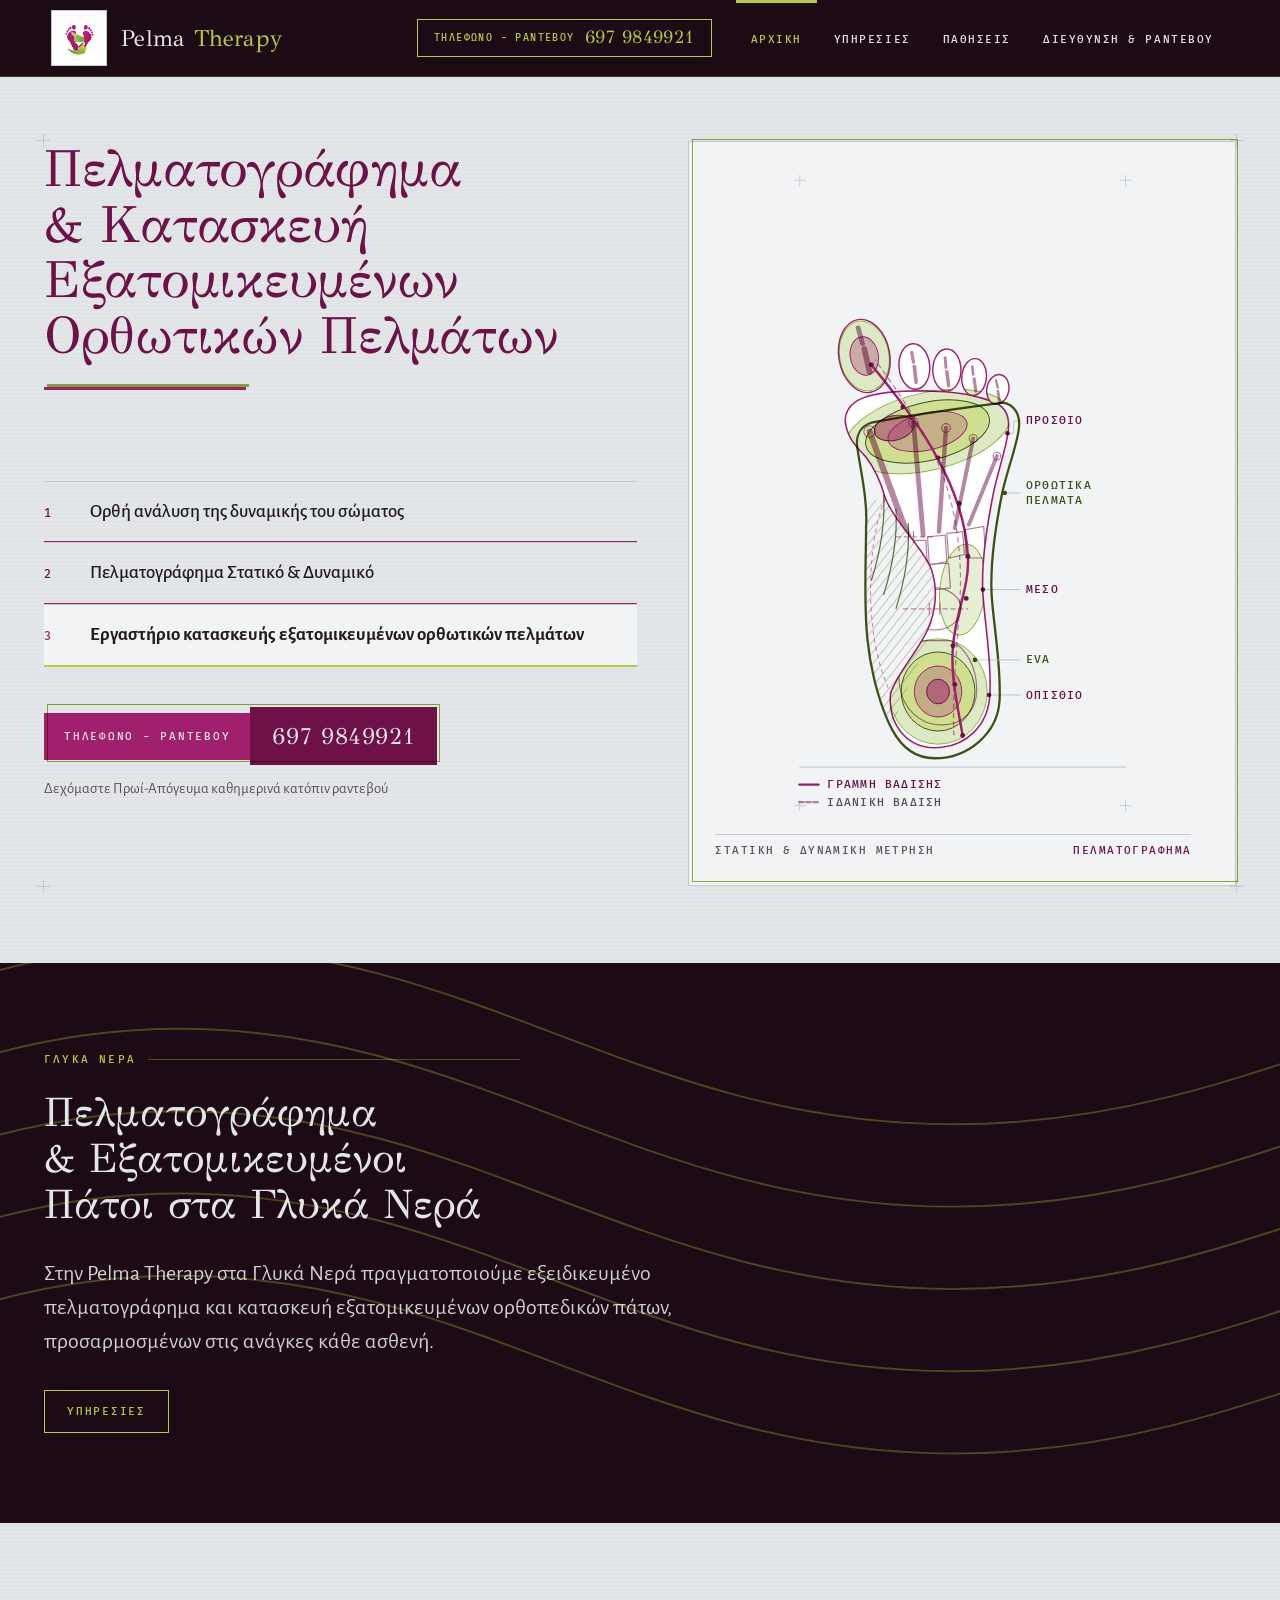
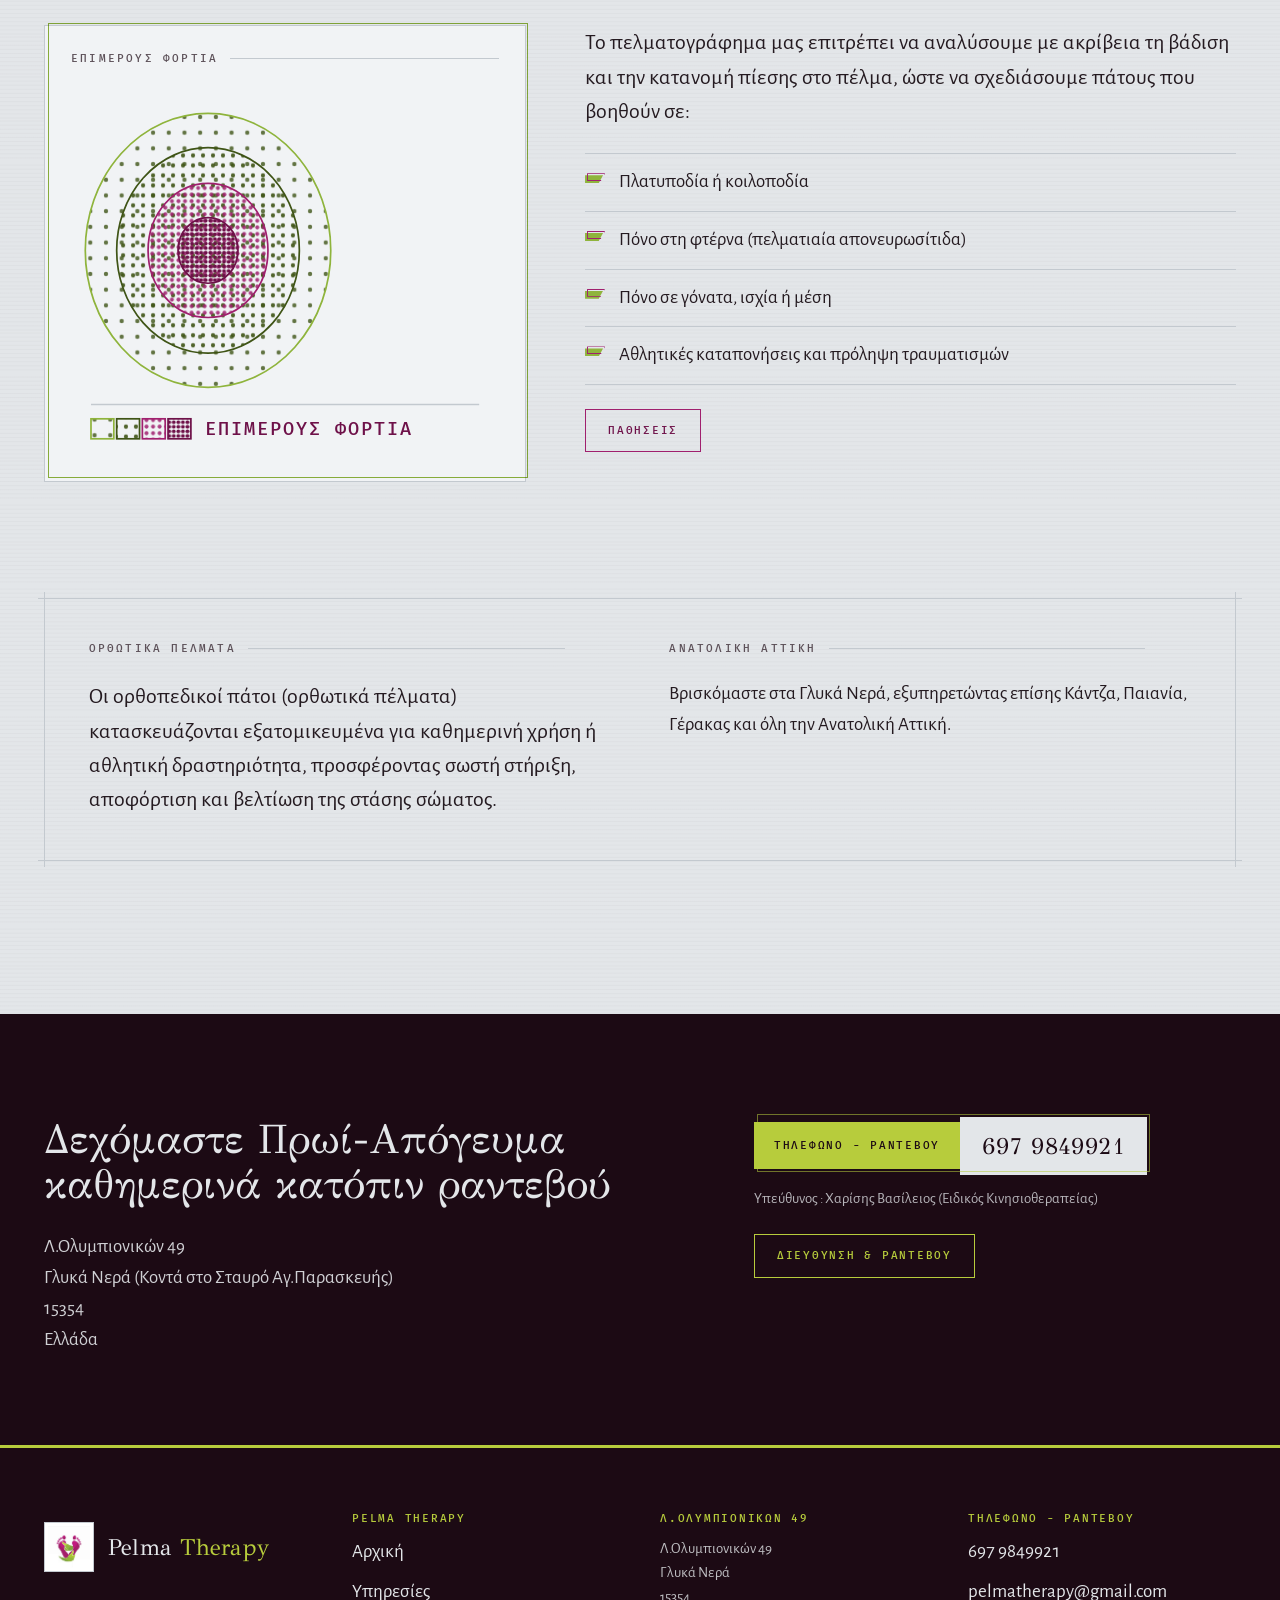
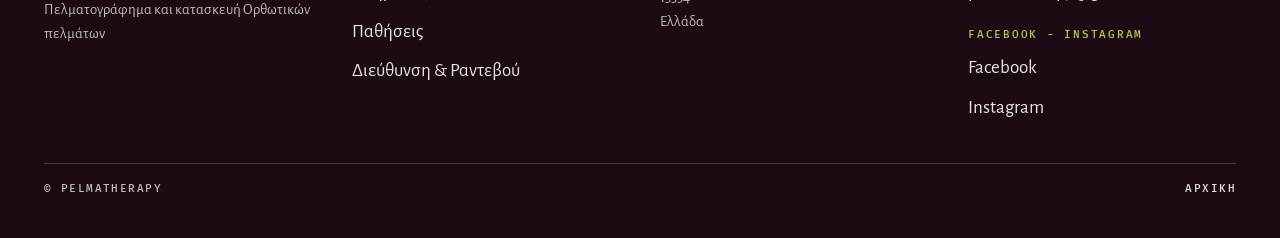
==== index.html @ 7d8a1bf9 "Pelma Therapy website — two-ink anatomical plate redesign Static four-page site (Αρχική / Υπηρεσίες " ====
<!DOCTYPE html>
<!--
  ==========================================================================
  DIRECTION CONTRACT  ·  Pelma Therapy  ·  seed fc071c96 · assigned index 3
  ==========================================================================
  THESIS   A clinical practice printed as a two-ink anatomical plate. It refuses
           the category default: soft rounded teal-and-white template, three
           tick-icon cards, a stock photo of hands holding a foot.
  OWN-WORLD Two inks only — logo berry (#A0206E) and logo lime (#8FB43C) — on
           cool grey plate stock (#E3E6E9), never cream. Zero radius, zero
           shadows; depth is 2–3px ink registration offset. Greek Didone titles
           (GFS Didot), numbered leader-line keys, registration crosshairs,
           authored SVG linework in place of photography.
  STORY    The visitor sees a foot measured and a device made from the
           measurement, understands that assessment precedes the scan, and
           telephones 697 9849921 — the only action the practice offers.
  FIRST VIEWPORT  Left: plate title in Didone, the practice's three capability
           lines as a live numbered key, the imprint block carrying the phone
           number. Right: the layer plate — one footprint built in three ink
           passes (structure, load field, orthotic) that come down in register.
  FORM     Two-Ink Anatomical Plate — candidate 3 of 7 grounded directions,
           staging fused from the dealt depth-landscape input as registered
           print layers rather than a 3D dolly. Seed key fc071c96.
  ==========================================================================
  CONTENT RULE: every string on this page exists on pelmatherapy.gr. See
  content-inventory.md. No claim, label or sentence has been invented.
-->
<html lang="el">
<head>
<meta charset="utf-8">
<meta name="viewport" content="width=device-width, initial-scale=1">
<title>Αρχική — Pelma Therapy</title>
<meta name="description" content="Πελματογράφημα και κατασκευή Ορθωτικών πελμάτων">
<link rel="icon" href="assets/favicon.ico">
<link rel="preconnect" href="https://fonts.googleapis.com">
<link rel="preconnect" href="https://fonts.gstatic.com" crossorigin>
<link href="https://fonts.googleapis.com/css2?family=GFS+Didot&family=Alegreya+Sans:wght@400;500;700&family=Fira+Mono:wght@400;500&display=swap" rel="stylesheet">
<link rel="stylesheet" href="assets/plate.css">
</head>
<body>


<!-- ===================================================== MASTHEAD ======= -->
<header class="masthead">
  <div class="masthead__in">
    <a class="brand" href="index.html">
      <span class="brand__plate"><img src="assets/logo.jpg" alt="" width="1225" height="689" decoding="async"></span>
      <span class="brand__name">Pelma <em>Therapy</em></span>
    </a>
    <a class="mast-tel" href="tel:6979849921">
      <span class="mast-tel__lbl">Τηλέφωνο - Ραντεβού</span>
      <span class="mast-tel__num">697 9849921</span>
    </a>
    <button class="burger" type="button" aria-controls="nav" aria-expanded="false">Μενού</button>
    <nav class="nav" id="nav" aria-label="Pelma Therapy">
      <a href="index.html" aria-current="page">Αρχική</a>
      <a href="ypiresies.html">Υπηρεσίες</a>
      <a href="pathiseis.html">Παθήσεις</a>
      <a href="rantevou.html">Διεύθυνση &amp; Ραντεβού</a>
    </nav>
  </div>
</header>

<main id="main" class="sheet">
<span class="folio" aria-hidden="true">Αρχική · Pelma Therapy</span>


<!-- ===================================================== HERO PLATE ===== -->
<section class="hero">
  <div class="plate">
    <div class="reg" aria-hidden="true"><i></i><i></i><i></i><i></i></div>
    <div class="hero__grid">

      <div class="hero__title">
        <h1 class="display display--plate">Πελματογράφημα &amp; Κατασκευή Εξατομικευμένων Ορθωτικών Πελμάτων</h1>
      </div>

      <div class="hero__meta">
        <ol class="key key--live" data-layerkey>
          <li data-state="active">
            <button type="button">
              <span class="key__n">1</span>
              <span class="key__t">Ορθή ανάλυση της δυναμικής του σώματος</span>
            </button>
          </li>
          <li data-state="pending">
            <button type="button">
              <span class="key__n">2</span>
              <span class="key__t">Πελματογράφημα Στατικό &amp; Δυναμικό</span>
            </button>
          </li>
          <li data-state="pending">
            <button type="button">
              <span class="key__n">3</span>
              <span class="key__t">Εργαστήριο κατασκευής εξατομικευμένων ορθωτικών πελμάτων</span>
            </button>
          </li>
        </ol>

        <div>
          <a class="imprint offreg" href="tel:6979849921">
            <span class="imprint__lbl">Τηλέφωνο - Ραντεβού</span>
            <span class="imprint__num">697 9849921</span>
          </a>
          <span class="imprint__note">Δεχόμαστε Πρωί-Απόγευμα καθημερινά κατόπιν ραντεβού</span>
        </div>
      </div>

      <!-- ============ THE LAYER PLATE: three ink passes, in register ==== -->
      <div class="figwell offreg">
        <div class="layerplate" data-layerplate role="img"
             aria-label="Πελματογράφημα · γραμμή βαδίσης · επιμέρους φορτία · ορθωτικά πέλματα">

          <!-- ---- PASS 1 · Ορθή ανάλυση της δυναμικής του σώματος ------- -->
          <svg class="lp-layer" data-on="1" viewBox="0 0 400 740" aria-hidden="true" focusable="false">
            <defs>
              <!-- the contact area. Nothing the plate records lies outside it. -->
              <clipPath id="fp1">
                <path d="M168 660C204 660 230 634 231 598C233 560 225 518 223 484C221 450 227 410 235 370C241 342 250 318 252 298C254 280 246 270 234 266C216 259 194 255 168 254C138 253 104 255 86 262C71 268 64 280 67 293C70 308 79 318 89 328C100 342 107 358 112 376C124 406 152 428 164 456C172 478 170 504 160 526C148 552 126 574 118 598C114 632 136 660 168 660Z"/>
                <ellipse cx="88" cy="214" rx="29" ry="42" transform="rotate(-10 88 214)"/>
                <ellipse cx="145" cy="226" rx="17.5" ry="26" transform="rotate(-5 145 226)"/>
                <ellipse cx="182" cy="230" rx="16" ry="24"/>
                <ellipse cx="213" cy="238" rx="14" ry="21" transform="rotate(5 213 238)"/>
                <ellipse cx="240" cy="252" rx="12.5" ry="17" transform="rotate(11 240 252)"/>
              </clipPath>
            </defs>
            <g fill="none" stroke="var(--plate-rule)" stroke-width="1">
              <path d="M8 14h13M14.5 8v13M392 14h-13M385.5 8v13M8 726h13M14.5 732v-13M392 726h-13M385.5 732v-13"/>
            </g>
            <!-- the contact silhouette: wide forefoot, narrow midfoot band,
                 broad heel. The gap on the medial side is the arch, and the
                 arch is the whole reason this practice exists. -->
            <path fill="#fff" stroke="var(--berry-ink)" stroke-width="1.8"
              d="M168 660C204 660 230 634 231 598C233 560 225 518 223 484C221 450 227 410 235 370C241 342 250 318 252 298C254 280 246 270 234 266C216 259 194 255 168 254C138 253 104 255 86 262C71 268 64 280 67 293C70 308 79 318 89 328C100 342 107 358 112 376C124 406 152 428 164 456C172 478 170 504 160 526C148 552 126 574 118 598C114 632 136 660 168 660Z"/>
            <!-- toes, seated on the distal edge of the forefoot -->
            <g fill="#fff" stroke="var(--berry-ink)" stroke-width="1.6">
              <ellipse cx="88" cy="214" rx="29" ry="42" transform="rotate(-10 88 214)"/>
              <ellipse cx="145" cy="226" rx="17.5" ry="26" transform="rotate(-5 145 226)"/>
              <ellipse cx="182" cy="230" rx="16" ry="24"/>
              <ellipse cx="213" cy="238" rx="14" ry="21" transform="rotate(5 213 238)"/>
              <ellipse cx="240" cy="252" rx="12.5" ry="17" transform="rotate(11 240 252)"/>
            </g>
            <!-- the outer border of the foot, where it lifts clear of the plate -->
            <path fill="none" stroke="var(--berry-ink)" stroke-width="1.2" stroke-dasharray="5 4" opacity=".5"
              d="M112 376C96 412 90 482 100 540C104 562 110 582 118 598"/>

            <!-- structure, engraved under the contact area and clipped to it -->
            <g clip-path="url(#fp1)">
              <g stroke="var(--berry-deep)" stroke-linecap="round" fill="none" opacity=".5">
                <path d="M94 300 138 420" stroke-width="7"/>
                <path d="M144 290 155 418" stroke-width="5.5"/>
                <path d="M181 296 173 414" stroke-width="5"/>
                <path d="M212 308 191 410" stroke-width="4.6"/>
                <path d="M239 328 207 406" stroke-width="4.4"/>
                <path d="M94 232 88 206" stroke-width="6.5"/><path d="M86 200 81 182" stroke-width="5.5"/>
                <path d="M147 244 145 226" stroke-width="4.2"/><path d="M144 221 142 210" stroke-width="3.6"/>
                <path d="M184 248 182 232" stroke-width="4"/><path d="M181 227 180 216" stroke-width="3.4"/>
                <path d="M215 254 213 240" stroke-width="3.6"/><path d="M212 235 211 226" stroke-width="3"/>
                <path d="M242 266 240 254" stroke-width="3.3"/><path d="M240 250 238 242" stroke-width="2.8"/>
              </g>
              <g fill="none" stroke="var(--berry-deep)" stroke-width="1.3" opacity=".55">
                <circle cx="94" cy="300" r="6.5"/><circle cx="144" cy="290" r="5.2"/>
                <circle cx="181" cy="296" r="5"/><circle cx="212" cy="308" r="4.6"/>
                <circle cx="239" cy="328" r="4.4"/>
                <path d="M136 424h22l2 30h-26z"/>
                <path d="M160 420l20-2 2 30-20 4z"/>
                <path d="M182 416l18-2 2 26-18 4z"/>
                <path d="M202 412l22-4 2 36h-22z"/>
                <path d="M140 456c14-4 30-6 44-6l2 28c-16 2-32 4-46 4z"/>
                <ellipse cx="168" cy="502" rx="30" ry="24"/>
                <path d="M142 538c-12 4-16 28-14 50 3 27 23 46 48 46s40-17 40-40c0-27-13-48-30-56z"/>
              </g>
            </g>

            <!-- each joint is a lever whose axis moves in a plane -->
            <g stroke="var(--berry-ink)" stroke-width="1" opacity=".75">
              <path d="M132 502h74" stroke-dasharray="6 3"/>
              <path d="M162 495v14M174 495v14"/>
              <path d="M124 420h44" stroke-dasharray="6 3"/>
              <path d="M144 413v14"/>
            </g>
          </svg>

          <!-- ---- PASS 2 · Πελματογράφημα Στατικό & Δυναμικό ------------ -->
          <svg class="lp-layer" data-on="0" viewBox="0 0 400 740" aria-hidden="true" focusable="false">
            <defs>
              <clipPath id="fp2">
                <path d="M168 660C204 660 230 634 231 598C233 560 225 518 223 484C221 450 227 410 235 370C241 342 250 318 252 298C254 280 246 270 234 266C216 259 194 255 168 254C138 253 104 255 86 262C71 268 64 280 67 293C70 308 79 318 89 328C100 342 107 358 112 376C124 406 152 428 164 456C172 478 170 504 160 526C148 552 126 574 118 598C114 632 136 660 168 660Z"/>
                <ellipse cx="88" cy="214" rx="29" ry="42" transform="rotate(-10 88 214)"/>
                <ellipse cx="145" cy="226" rx="17.5" ry="26" transform="rotate(-5 145 226)"/>
                <ellipse cx="182" cy="230" rx="16" ry="24"/>
                <ellipse cx="213" cy="238" rx="14" ry="21" transform="rotate(5 213 238)"/>
                <ellipse cx="240" cy="252" rx="12.5" ry="17" transform="rotate(11 240 252)"/>
              </clipPath>
            </defs>

            <!-- επιμέρους φορτία: discrete contour bands inside the contact
                 area, never a gradient and never outside the footprint -->
            <g clip-path="url(#fp2)" stroke-width="1.1">
              <g transform="translate(172 596)">
                <ellipse rx="56" ry="60" fill="var(--lime-ink)" fill-opacity=".3" stroke="var(--lime-ink)"/>
                <ellipse rx="42" ry="45" fill="var(--lime-bright)" fill-opacity=".38" stroke="var(--lime-deep)"/>
                <ellipse rx="27" ry="29" fill="var(--berry-ink)" fill-opacity=".26" stroke="var(--berry-ink)"/>
                <ellipse rx="13" ry="14" fill="var(--berry-ink)" fill-opacity=".5" stroke="var(--berry-deep)"/>
              </g>
              <g transform="rotate(-13 160 300) translate(160 300)">
                <ellipse rx="96" ry="44" fill="var(--lime-ink)" fill-opacity=".3" stroke="var(--lime-ink)"/>
                <ellipse rx="72" ry="33" fill="var(--lime-bright)" fill-opacity=".38" stroke="var(--lime-deep)"/>
                <ellipse rx="46" ry="21" fill="var(--berry-ink)" fill-opacity=".24" stroke="var(--berry-ink)"/>
              </g>
              <ellipse cx="122" cy="296" rx="23" ry="14" transform="rotate(-13 122 296)"
                fill="var(--berry-ink)" fill-opacity=".5" stroke="var(--berry-deep)"/>
              <g transform="rotate(-10 88 214) translate(88 214)">
                <ellipse rx="28" ry="40" fill="var(--lime-ink)" fill-opacity=".3" stroke="var(--lime-ink)"/>
                <ellipse rx="16" ry="22" fill="var(--berry-ink)" fill-opacity=".3" stroke="var(--berry-ink)"/>
              </g>
              <ellipse cx="200" cy="480" rx="26" ry="52" transform="rotate(6 200 480)"
                fill="var(--lime-ink)" fill-opacity=".22" stroke="var(--lime-ink)"/>
            </g>

            <!-- ιδανική βάδιση: the comparison the copy names -->
            <path fill="none" stroke="var(--berry-deep)" stroke-width="1.4" stroke-dasharray="6 4" opacity=".5"
              d="M190 646C188 596 194 542 197 490C200 434 190 378 172 336C158 300 126 254 100 218"/>
            <!-- γραμμή βαδίσης: the measured centre-of-pressure trace, leaving
                 through the hallux the way a step actually does -->
            <path fill="none" stroke="var(--berry-ink)" stroke-width="2.8" stroke-linecap="round"
              d="M200 646C194 612 186 578 189 544C192 506 208 476 206 442C204 404 190 364 170 328C154 298 124 258 96 224"/>
            <g fill="var(--berry-deep)">
              <circle cx="200" cy="646" r="2.8"/><circle cx="191" cy="588" r="2.8"/>
              <circle cx="189" cy="544" r="2.8"/><circle cx="204" cy="490" r="2.8"/>
              <circle cx="206" cy="442" r="2.8"/><circle cx="196" cy="382" r="2.8"/>
              <circle cx="172" cy="330" r="2.8"/><circle cx="132" cy="272" r="2.8"/>
              <circle cx="96" cy="224" r="2.8"/>
            </g>

            <!-- region keys, with leader lines into the right margin -->
            <g stroke="var(--plate-rule)" stroke-width="1" fill="none">
              <path d="M230 600h36"/><path d="M223 480h43"/><path d="M251 302h7v-14h8"/>
            </g>
            <g fill="var(--berry-deep)">
              <circle cx="230" cy="600" r="2.6"/><circle cx="223" cy="480" r="2.6"/><circle cx="251" cy="302" r="2.6"/>
            </g>
            <text class="svg-lbl svg-lbl--ink" x="272" y="604">ΟΠΙΣΘΙΟ</text>
            <text class="svg-lbl svg-lbl--ink" x="272" y="484">ΜΕΣΟ</text>
            <text class="svg-lbl svg-lbl--ink" x="272" y="292">ΠΡΟΣΘΙΟ</text>

            <!-- legend, along the foot of the plate -->
            <path d="M14 682h372" stroke="var(--plate-rule)" stroke-width="1"/>
            <g stroke-width="2.6" stroke-linecap="round">
              <path d="M14 702h22" stroke="var(--berry-ink)"/>
              <path d="M14 722h22" stroke="var(--berry-deep)" stroke-dasharray="5 3" opacity=".5"/>
            </g>
            <text class="svg-lbl svg-lbl--ink" x="46" y="706">ΓΡΑΜΜΗ ΒΑΔΙΣΗΣ</text>
            <text class="svg-lbl" x="46" y="726">ΙΔΑΝΙΚΗ ΒΑΔΙΣΗ</text>
          </svg>

          <!-- ---- PASS 3 · Εργαστήριο κατασκευής ----------------------- -->
          <svg class="lp-layer" data-on="0" viewBox="0 0 400 740" aria-hidden="true" focusable="false">
            <defs>
              <!-- EVA in section: hatched, the way a material is shown on a
                   shop drawing rather than filled like a coloured shape -->
              <pattern id="eva3" width="8" height="8" patternUnits="userSpaceOnUse"
                       patternTransform="rotate(38)">
                <line x1="0" y1="0" x2="0" y2="8" stroke="var(--lime-deep)" stroke-width="1.1" opacity=".55"/>
              </pattern>
            </defs>
            <!-- What the device actually contributes is the arch: the crescent
                 the footprint leaves empty. That is the only part hatched. -->
            <path fill="url(#eva3)" stroke="none"
              d="M90 380
                 C88 430 87 500 92 540
                 C96 578 108 616 120 638
                 C128 612 142 580 155 550
                 C168 520 172 486 164 456
                 C152 428 128 404 112 376
                 C104 378 96 379 90 380 Z"/>
            <!-- the shell: a three-quarter device, held clear of the footprint's
                 own border so the two outlines never double up -->
            <path fill="none" stroke="var(--lime-deep)" stroke-width="2.6"
              d="M168 672
                 C206 672 240 644 242 606
                 C244 566 235 520 233 486
                 C231 450 237 410 245 370
                 C251 342 262 316 264 296
                 C266 280 258 269 246 267
                 C200 273 140 281 96 290
                 C84 294 78 304 80 318
                 C84 346 92 378 90 410
                 C90 450 87 500 92 540
                 C96 578 108 618 120 640
                 C132 662 148 672 168 672 Z"/>
            <!-- the built-up arch, stepped in contour like a machined surface -->
            <g fill="none" stroke="var(--lime-deep)" stroke-width="1.4" opacity=".8">
              <path d="M96 470C106 438 112 404 110 372"/>
              <path d="M110 486C120 454 126 420 124 388"/>
              <path d="M124 502C134 470 140 436 138 404"/>
            </g>
            <!-- the distal edge: where the shell ends and the toes begin -->
            <path d="M96 290C140 281 200 273 246 267" fill="none" stroke="var(--lime-deep)"
                  stroke-width="1.3" stroke-dasharray="3 4" opacity=".85"/>
            <g stroke="var(--plate-rule)" stroke-width="1" fill="none">
              <path d="M248 370h18"/><path d="M214 560h52"/>
            </g>
            <circle cx="248" cy="370" r="2.6" fill="var(--lime-deep)"/>
            <circle cx="214" cy="560" r="2.6" fill="var(--lime-deep)"/>
            <!-- nominative plural, because that is the form the site uses:
                 «Οι ορθοπεδικοί πάτοι (ορθωτικά πέλματα)» -->
            <text class="svg-lbl svg-lbl--lime" x="272" y="366">ΟΡΘΩΤΙΚΑ</text>
            <text class="svg-lbl svg-lbl--lime" x="272" y="382">ΠΕΛΜΑΤΑ</text>
            <text class="svg-lbl svg-lbl--lime" x="272" y="564">EVA</text>
          </svg>
        </div>

        <p class="figcap">
          <span>Στατική &amp; Δυναμική μέτρηση</span>
          <span><b>Πελματογράφημα</b></span>
        </p>
      </div>

    </div>
  </div>
</section>

<!-- ===================================================== THRESHOLD ====== -->
<section class="band">
  <svg class="band__contours" viewBox="0 0 1400 340" preserveAspectRatio="xMidYMid slice" aria-hidden="true" focusable="false">
    <g fill="none" stroke="var(--lime-bright)" stroke-width="1.2">
      <path d="M-40 300C160 300 240 190 420 190s280 108 470 108 300-104 480-104 240 96 420 96"/>
      <path d="M-40 250C160 250 240 140 420 140s280 108 470 108 300-104 480-104 240 96 420 96"/>
      <path d="M-40 200C160 200 240 90 420 90s280 108 470 108 300-104 480-104 240 96 420 96"/>
      <path d="M-40 150C160 150 240 40 420 40s280 108 470 108 300-104 480-104 240 96 420 96"/>
      <path d="M-40 100C160 100 240-10 420-10s280 108 470 108 300-104 480-104 240 96 420 96"/>
    </g>
  </svg>
  <div class="plate">
    <!-- A quiet passage between two dense figures: one heading, one sentence,
         full measure. The dense section that follows earns it. -->
    <p class="platenum">Γλυκά Νερά</p>
    <h2 class="headline" style="max-width:20ch">Πελματογράφημα &amp; Εξατομικευμένοι Πάτοι στα Γλυκά Νερά</h2>
    <p class="lede" style="margin-top:28px;max-width:56ch">Στην Pelma Therapy στα Γλυκά Νερά πραγματοποιούμε εξειδικευμένο πελματογράφημα και κατασκευή εξατομικευμένων ορθοπεδικών πάτων, προσαρμοσμένων στις ανάγκες κάθε ασθενή.</p>
    <p style="margin-top:32px"><a class="pbtn" href="ypiresies.html">Υπηρεσίες</a></p>
  </div>
</section>

<!-- ================================================= INDICATIONS ======== -->
<section class="sect">
  <div class="plate">
    <div class="spread spread--figleft">

      <div class="figwell offreg">
        <p class="platenum" style="margin-bottom:16px">επιμέρους φορτία</p>
        <svg viewBox="0 0 300 262" style="width:100%;height:auto;display:block" role="img"
             aria-label="επιμέρους φορτία · Στατική &amp; Δυναμική μέτρηση">
          <defs>
            <!-- tone built by stipple density, the way a plate actually
                 carries it — not by dropping the opacity of a solid fill -->
            <pattern id="st1" width="11" height="11" patternUnits="userSpaceOnUse">
              <circle cx="5.5" cy="5.5" r="1.5" fill="var(--lime-deep)" opacity=".8"/>
            </pattern>
            <pattern id="st2" width="7" height="7" patternUnits="userSpaceOnUse">
              <circle cx="3.5" cy="3.5" r="1.5" fill="var(--lime-deep)" opacity=".9"/>
            </pattern>
            <pattern id="st3" width="4.6" height="4.6" patternUnits="userSpaceOnUse">
              <circle cx="2.3" cy="2.3" r="1.4" fill="var(--berry-ink)" opacity=".85"/>
            </pattern>
            <pattern id="st4" width="3.2" height="3.2" patternUnits="userSpaceOnUse">
              <circle cx="1.6" cy="1.6" r="1.35" fill="var(--berry-deep)"/>
            </pattern>
          </defs>
          <g stroke-width="1.2" transform="translate(96 118)">
            <ellipse rx="86" ry="96" fill="url(#st1)" stroke="var(--lime-ink)"/>
            <ellipse rx="64" ry="72" fill="url(#st2)" stroke="var(--lime-deep)"/>
            <ellipse rx="42" ry="47" fill="url(#st3)" stroke="var(--berry-ink)"/>
            <ellipse rx="21" ry="23" fill="url(#st4)" stroke="var(--berry-deep)"/>
          </g>
          <!-- Deliberately unnumbered: the practice publishes no graded
               pressure values, so a numbered key would key to nothing and
               imply a dataset that does not exist. -->
          <path d="M14 226h272" stroke="var(--plate-rule)" stroke-width="1"/>
          <g stroke-width="1.2">
            <rect x="14" y="236" width="16" height="14" fill="url(#st1)" stroke="var(--lime-ink)"/>
            <rect x="32" y="236" width="16" height="14" fill="url(#st2)" stroke="var(--lime-deep)"/>
            <rect x="50" y="236" width="16" height="14" fill="url(#st3)" stroke="var(--berry-ink)"/>
            <rect x="68" y="236" width="16" height="14" fill="url(#st4)" stroke="var(--berry-deep)"/>
          </g>
          <text class="svg-lbl svg-lbl--ink" x="94" y="247">ΕΠΙΜΕΡΟΥΣ ΦΟΡΤΙΑ</text>
        </svg>
      </div>

      <div>
        <p class="lede">Το πελματογράφημα μας επιτρέπει να αναλύσουμε με ακρίβεια τη βάδιση και την κατανομή πίεσης στο πέλμα, ώστε να σχεδιάσουμε πάτους που βοηθούν σε:</p>
        <ul class="marks" style="margin-top:24px">
          <li>Πλατυποδία ή κοιλοποδία</li>
          <li>Πόνο στη φτέρνα (πελματιαία απονευρωσίτιδα)</li>
          <li>Πόνο σε γόνατα, ισχία ή μέση</li>
          <li>Αθλητικές καταπονήσεις και πρόληψη τραυματισμών</li>
        </ul>
        <p style="margin-top:24px"><a class="pbtn" href="pathiseis.html">Παθήσεις</a></p>
      </div>

    </div>
  </div>
</section>

<!-- ================================================= THE DEVICE ========= -->
<section class="sect">
  <div class="plate plate--framed">
    <div class="reg" aria-hidden="true"><i></i><i></i><i></i><i></i></div>
    <div class="spread">
      <div>
        <p class="platenum">Ορθωτικά πέλματα</p>
        <p class="lede">Οι ορθοπεδικοί πάτοι (ορθωτικά πέλματα) κατασκευάζονται εξατομικευμένα για καθημερινή χρήση ή αθλητική δραστηριότητα, προσφέροντας σωστή στήριξη, αποφόρτιση και βελτίωση της στάσης σώματος.</p>
      </div>
      <div>
        <p class="platenum">Ανατολική Αττική</p>
        <p>Βρισκόμαστε στα Γλυκά Νερά, εξυπηρετώντας επίσης Κάντζα, Παιανία, Γέρακας και όλη την Ανατολική Αττική.</p>
      </div>
    </div>
  </div>
</section>

<!-- ================================================= ADDRESS CLOSE ===== -->
<section class="band" style="margin-top:clamp(48px,7vw,104px)">
  <div class="plate">
    <div class="spread spread--sidebar">
      <div>
        <h2 class="headline">Δεχόμαστε Πρωί-Απόγευμα καθημερινά κατόπιν ραντεβού</h2>
        <p style="margin-top:24px">
          Λ.Ολυμπιονικών 49<br>
          Γλυκά Νερά (Κοντά στο Σταυρό Αγ.Παρασκευής)<br>
          15354<br>
          Ελλάδα
        </p>
      </div>
      <div>
        <a class="imprint offreg" href="tel:6979849921">
          <span class="imprint__lbl">Τηλέφωνο - Ραντεβού</span>
          <span class="imprint__num">697 9849921</span>
        </a>
        <span class="imprint__note">Υπεύθυνος : Χαρίσης Βασίλειος (Ειδικός Κινησιοθεραπείας)</span>
        <p style="margin-top:24px"><a class="pbtn" href="rantevou.html">Διεύθυνση &amp; Ραντεβού</a></p>
      </div>
    </div>
  </div>
</section>

</main>

<!-- ===================================================== FOOTER ========= -->
<footer class="footer">
  <div class="plate">
    <div class="footer__grid">
      <div>
        <a class="brand" href="index.html" style="margin:0 0 16px">
          <span class="brand__plate"><img src="assets/logo.jpg" alt="" width="1225" height="689" decoding="async"></span>
          <span class="brand__name">Pelma <em>Therapy</em></span>
        </a>
        <p style="font-size:.9375rem">Πελματογράφημα και κατασκευή Ορθωτικών πελμάτων</p>
      </div>
      <div>
        <span class="lbl">Pelma Therapy</span>
        <ul>
          <li><a href="index.html">Αρχική</a></li>
          <li><a href="ypiresies.html">Υπηρεσίες</a></li>
          <li><a href="pathiseis.html">Παθήσεις</a></li>
          <li><a href="rantevou.html">Διεύθυνση &amp; Ραντεβού</a></li>
        </ul>
      </div>
      <div>
        <span class="lbl">Λ.Ολυμπιονικών 49</span>
        <p style="font-size:.9375rem;margin:0">Λ.Ολυμπιονικών 49<br>Γλυκά Νερά<br>15354<br>Ελλάδα</p>
      </div>
      <div>
        <span class="lbl">Τηλέφωνο - Ραντεβού</span>
        <ul>
          <li><a href="tel:6979849921" class="mono-nums">697 9849921</a></li>
          <li><a href="mailto:pelmatherapy@gmail.com">pelmatherapy@gmail.com</a></li>
        </ul>
        <span class="lbl" style="margin-top:20px">Facebook - Instagram</span>
        <ul>
          <li><a href="https://www.facebook.com/pelmatherapy/" rel="noopener">Facebook</a></li>
          <li><a href="https://instagram.com/Pelmatherapy" rel="noopener">Instagram</a></li>
        </ul>
      </div>
    </div>
    <div class="footer__base">
      <span>&copy; Pelmatherapy</span>
      <a href="index.html">Αρχική</a>
    </div>
  </div>
</footer>

<!-- ===================================================== COOKIE ========= -->

<script src="assets/plate.js"></script>
</body>
</html>
---- assets/plate.css ----
@charset "UTF-8";

/* ==========================================================================
   PELMA THERAPY — "Δίχρωμη Ανατομική Πλάκα"
   Two inks and paper. See DESIGN.md.
   ========================================================================== */

:root {
  /* --- the two inks ------------------------------------------------------ */
  --berry-ink:    #A0206E;
  --berry-deep:   #6E1149;
  --berry-black:  #1C0A14;
  --lime-ink:     #8FB43C;
  --lime-bright:  #B7CC3C;
  --lime-deep:    #3F5416;

  /* --- the paper --------------------------------------------------------- */
  --plate-stock:  #E3E6E9;
  --plate-field:  #F1F3F5;
  --plate-rule:   #C3C9CF;
  --ink-text:     #241A20;
  --ink-muted:    #5C5058;

  /* --- type ------------------------------------------------------------- */
  --f-display: 'GFS Didot', 'Times New Roman', Times, serif;
  --f-body:    'Alegreya Sans', 'Segoe UI', system-ui, sans-serif;
  --f-label:   'Fira Mono', ui-monospace, 'Cascadia Mono', Consolas, monospace;

  /* --- rhythm ----------------------------------------------------------- */
  --s-xs: 4px;  --s-sm: 8px;  --s-md: 16px; --s-lg: 24px;
  --s-xl: 40px; --s-2xl: 64px; --s-3xl: 96px; --s-4xl: 144px;

  --plate-w: 1240px;
  --gutter: clamp(16px, 4vw, 44px);

  /* --- motion ----------------------------------------------------------- */
  --ease-plate: cubic-bezier(0.22, 0.61, 0.36, 1);
  --dur-register: 620ms;
  --dur-ui: 180ms;
}

*, *::before, *::after { box-sizing: border-box; }

html { -webkit-text-size-adjust: 100%; scroll-behavior: smooth; }

body {
  margin: 0;
  background: var(--plate-stock);
  color: var(--ink-text);
  font-family: var(--f-body);
  font-size: clamp(1.0625rem, 0.4vw + 1rem, 1.1875rem);
  line-height: 1.62;
  /* the stock has a faint mechanical tooth — 1px of it, nothing more */
  background-image:
    repeating-linear-gradient(0deg, rgba(36,26,32,.028) 0 1px, transparent 1px 4px);
}

img { max-width: 100%; height: auto; display: block; }

::selection { background: var(--berry-ink); color: var(--plate-stock); }

/* --- everything square ---------------------------------------------------- */
a, button, input, textarea, select, .panel, .imprint { border-radius: 0; }

/* --- focus is a printed rule, never a glow ------------------------------- */
:focus-visible {
  outline: 2px solid var(--berry-ink);
  outline-offset: 3px;
}
.band :focus-visible, .masthead :focus-visible, .footer :focus-visible {
  outline-color: var(--lime-bright);
}

.skip {
  position: absolute; left: -9999px; top: 0; z-index: 200;
  background: var(--berry-ink); color: var(--plate-stock);
  padding: 12px 20px; font: 500 0.6875rem/1.2 var(--f-label);
  letter-spacing: .16em; text-transform: uppercase; text-decoration: none;
}
.skip:focus { left: var(--gutter); top: var(--s-sm); }

/* ==========================================================================
   TYPE ROLES
   ========================================================================== */

.display {
  font-family: var(--f-display);
  font-weight: 400;
  font-size: clamp(1.85rem, 4.1vw, 3.3rem);
  line-height: 1.06;
  letter-spacing: -0.005em;
  color: var(--berry-deep);
  margin: 0;
  text-wrap: balance;
}
/* The plate title sits over a two-ink rule that is deliberately out of
   register: berry laid first, lime landing 4px off. It is the one place the
   two inks touch at full strength, and it is the world's signature artefact. */
.display--plate { position: relative; padding-bottom: 26px; }
.display--plate::before,
.display--plate::after {
  content: ''; position: absolute; left: 0; bottom: 0;
  width: clamp(120px, 34%, 300px); height: 3px;
}
.display--plate::before { background: var(--berry-ink); }
.display--plate::after {
  background: var(--lime-ink);
  transform: translate(3px, -3px);
  mix-blend-mode: multiply;
}
.band .display--plate::after { mix-blend-mode: normal; background: var(--lime-bright); }

.headline {
  font-family: var(--f-display);
  font-weight: 400;
  font-size: clamp(1.7rem, 3.2vw, 2.6rem);
  line-height: 1.12;
  color: var(--berry-deep);
  margin: 0;
  text-wrap: balance;
}
.band .headline, .band .display { color: var(--plate-stock); }

.title {
  font-family: var(--f-body);
  font-weight: 700;
  font-size: 1.0625rem;
  line-height: 1.3;
  letter-spacing: .02em;
  margin: 0;
}
.label, .lbl {
  font-family: var(--f-label);
  font-weight: 500;
  font-size: 0.6875rem;
  line-height: 1.2;
  letter-spacing: .16em;
  text-transform: uppercase;
}
p { margin: 0 0 1.15em; max-width: 68ch; }
p:last-child { margin-bottom: 0; }

.lede { font-size: 1.16em; line-height: 1.55; }

/* ==========================================================================
   PLATE FRAME + REGISTRATION MARKS
   ========================================================================== */

.plate {
  position: relative;
  width: min(100% - (var(--gutter) * 2), var(--plate-w));
  margin-inline: auto;
}
.plate--framed {
  border: 1px solid var(--plate-rule);
  padding: clamp(20px, 3.4vw, 52px);
}

/* THE SHEET. A teaching plate is a ruled sheet before it is anything else:
   a hairline edge running the height of the page with the folio hung in the
   margin outside the text column. Only wide viewports have the room. */
.sheet { position: relative; }
@media (min-width: 1180px) {
  .sheet::before {
    content: '';
    position: absolute; top: 0; bottom: 0;
    left: calc(50% - (var(--plate-w) / 2) - 34px);
    width: 1px; background: var(--plate-rule);
  }
  .sheet::after {
    content: '';
    position: absolute; top: 0; bottom: 0;
    right: calc(50% - (var(--plate-w) / 2) - 34px);
    width: 1px; background: var(--plate-rule);
  }
  .band.sheet::before, .band.sheet::after { background: rgba(227,230,233,.2); }
  .folio {
    position: absolute; top: 0;
    left: calc(50% - (var(--plate-w) / 2) - 34px);
    transform: translateX(-100%) rotate(180deg);
    writing-mode: vertical-rl;
    padding: 0 0 0 14px;
    font: 500 0.625rem/1 var(--f-label);
    letter-spacing: .3em; text-transform: uppercase;
    color: var(--ink-muted); white-space: nowrap;
  }
  .band .folio { color: rgba(183,204,60,.75); }
}
@media (max-width: 1179px) { .folio { display: none; } }

/* THE OFF-REGISTER, systemic. Berry lays first, lime lands 3px shy — drawn as
   a second impression of the element's own edge, never as a duplicated string,
   so nothing here is read twice by a screen reader. */
.offreg { position: relative; }
.offreg::after {
  content: ''; position: absolute; inset: 0;
  border: 1px solid var(--lime-ink);
  transform: translate(3px, -3px);
  mix-blend-mode: multiply;
  pointer-events: none;
}
.band .offreg::after, .panel--ink.offreg::after {
  border-color: var(--lime-bright); mix-blend-mode: normal; opacity: .55;
}
/* on hover the second impression pulls square, the way a press is corrected */
.imprint.offreg::after { transition: transform var(--dur-ui) var(--ease-plate); }
.imprint.offreg:hover::after { transform: translate(0, 0); }

.reg { position: absolute; inset: 0; pointer-events: none; }
.reg i {
  position: absolute; width: 13px; height: 13px;
}
.reg i::before, .reg i::after { content: ''; position: absolute; background: var(--plate-rule); }
.reg i::before { left: 0; top: 6px; width: 13px; height: 1px; }
.reg i::after  { top: 0; left: 6px; width: 1px; height: 13px; }
.reg i:nth-child(1) { left: -7px;  top: -7px; }
.reg i:nth-child(2) { right: -7px; top: -7px; }
.reg i:nth-child(3) { left: -7px;  bottom: -7px; }
.reg i:nth-child(4) { right: -7px; bottom: -7px; }
.band .reg i::before, .band .reg i::after { background: rgba(227,230,233,.42); }

/* ==========================================================================
   MASTHEAD / NAV
   ========================================================================== */

.masthead {
  position: sticky; top: 0; z-index: 100;
  background: var(--berry-black);
  border-bottom: 1px solid rgba(183,204,60,.22);
}
/* The bar runs the full width of the page, gutter to gutter, so the brand
   sits at the left edge and the nav at the right instead of huddling in a
   1240px column adrift in a wide black field. */
.masthead__in {
  width: 100%;
  padding-inline: clamp(18px, 4vw, 56px);
  min-height: 76px;
  display: flex; align-items: center; gap: var(--s-lg);
}
.brand {
  display: flex; align-items: center; gap: 14px;
  text-decoration: none; color: var(--plate-stock);
  margin-right: auto; padding: 10px 0;
}
/* The real logo, mounted as a specimen on a small white plate — the honest
   way to carry a raster mark with a white ground onto a dark bar, and it
   reads as exactly what this world is: a thing pinned to a sheet. */
/* Square tile + object-fit cover crops the JPEG's wide white margins so the
   mark itself fills the plate, without clipping any of the artwork (the art is
   centred and the crop only removes empty paper on the left and right). */
.brand__plate {
  display: block; flex: none;
  width: 56px; height: 56px; padding: 3px;
  background: #fff; border: 1px solid var(--plate-rule);
}
.brand__plate img { width: 100%; height: 100%; object-fit: cover; display: block; }
.footer .brand__plate { width: 50px; height: 50px; }
.brand__name {
  font-family: var(--f-display);
  font-size: 1.42rem; line-height: 1; letter-spacing: .01em;
  white-space: nowrap;
}
.brand__name em { font-style: normal; color: var(--lime-bright); }

.nav { display: flex; align-items: stretch; gap: 2px; }
.nav a {
  display: flex; align-items: center;
  padding: 0 15px; min-height: 76px;
  color: var(--plate-stock); text-decoration: none;
  font: 500 0.6875rem/1.2 var(--f-label);
  letter-spacing: .14em; text-transform: uppercase;
  border-top: 3px solid transparent;
  transition: color var(--dur-ui) var(--ease-plate), background var(--dur-ui) var(--ease-plate);
}
.nav a:hover { background: rgba(183,204,60,.1); color: var(--lime-bright); }
.nav a[aria-current='page'] {
  border-top-color: var(--lime-bright);
  color: var(--lime-bright);
}

/* The one action the business offers, reachable from every viewport of every
   page — not only from the pages that happen to end in a call to action. */
.mast-tel {
  display: flex; align-items: center; gap: 10px;
  text-decoration: none; padding: 9px 16px;
  border: 1px solid var(--lime-bright);
  color: var(--lime-bright); white-space: nowrap;
  transition: background var(--dur-ui) var(--ease-plate), color var(--dur-ui) var(--ease-plate);
}
.mast-tel:hover { background: var(--lime-bright); color: var(--berry-black); }
.mast-tel__lbl {
  font: 500 0.625rem/1.2 var(--f-label);
  letter-spacing: .14em; text-transform: uppercase;
}
.mast-tel__num {
  font-family: var(--f-display); font-size: 1.1rem; line-height: 1;
  font-variant-numeric: tabular-nums; letter-spacing: .02em;
}
@media (max-width: 1100px) { .mast-tel__lbl { display: none; } }
@media (max-width: 620px) { .mast-tel { padding: 9px 11px; } .mast-tel__num { font-size: 1rem; } }

.burger {
  display: none;
  background: none; border: 1px solid rgba(227,230,233,.34);
  color: var(--plate-stock); cursor: pointer;
  min-height: 44px; padding: 11px 15px;
  font: 500 0.6875rem/1.2 var(--f-label);
  letter-spacing: .16em; text-transform: uppercase;
}
.burger:hover { border-color: var(--lime-bright); color: var(--lime-bright); }

@media (max-width: 900px) {
  .burger { display: block; }
  /* full-bleed band, not a floating card: the menu is a plate too */
  .nav {
    display: none;
    position: absolute; left: 50%; right: auto; top: 100%;
    width: 100vw; margin-left: -50vw;
    flex-direction: column; gap: 0;
    background: var(--berry-black);
    border-bottom: 3px solid var(--lime-bright);
    padding-bottom: var(--s-sm);
  }
  .nav.is-open { display: flex; }
  .nav a {
    min-height: 52px; padding: 15px var(--gutter);
    font-size: 0.8125rem; letter-spacing: .1em;
    border-top: 0; border-left: 3px solid transparent;
  }
  .nav a[aria-current='page'] { border-left-color: var(--lime-bright); }
  .masthead__in { position: relative; gap: var(--s-md); }
  .brand__name { font-size: 1.1rem; }
}
@media (max-width: 460px) { .brand__name { display: none; } }

/* ==========================================================================
   HERO — THE LAYER PLATE
   ========================================================================== */

.hero { padding: clamp(28px, 5vw, 72px) 0 clamp(40px, 6vw, 96px); }
.hero__grid {
  display: grid;
  grid-template-columns: minmax(0, 1.04fr) minmax(0, 0.96fr);
  gap: clamp(24px, 4vw, 64px);
  align-items: start;
}
.hero__meta { display: flex; flex-direction: column; }

.platenum {
  font: 500 0.6875rem/1.2 var(--f-label);
  letter-spacing: .2em; text-transform: uppercase;
  color: var(--ink-muted);
  display: flex; align-items: center; gap: 12px;
  margin-bottom: var(--s-lg);
}
.platenum::after {
  content: ''; flex: 1; height: 1px; background: var(--plate-rule);
}
.band .platenum { color: var(--lime-bright); }
.band .platenum::after { background: rgba(183,204,60,.34); }

.hero .display { margin-bottom: var(--s-xl); }

/* the numbered key: this is the system's primary information device */
.key { list-style: none; margin: 0 0 var(--s-xl); padding: 0; }
.key > li {
  display: grid;
  grid-template-columns: 30px 1fr;
  gap: var(--s-md);
  padding: 15px 0;
  border-top: 1px solid var(--plate-rule);
  align-items: baseline;
}
.key > li:last-child { border-bottom: 1px solid var(--plate-rule); }
.key__n {
  font: 500 0.75rem/1.5 var(--f-label);
  letter-spacing: .08em;
  color: var(--ink-muted);
  font-variant-numeric: tabular-nums;
}
.key__t { font-weight: 500; }

/* interactive variant: the key advances the plate's ink passes.
   State is carried by ink density and a printed rule — never by a bullet. */
.key--live > li { display: block; padding: 0; position: relative; }
/* Targeted reset, not `all: unset` — that wipes the UA focus ring, leaving a
   keyboard user with no indicator anywhere :focus-visible fails to match. */
.key--live button {
  appearance: none; background: none; border: 0; margin: 0; border-radius: 0;
  text-align: left;
  display: grid; grid-template-columns: 30px 1fr; gap: var(--s-md);
  box-sizing: border-box; width: 100%;
  padding: 15px 12px 15px 0;
  cursor: pointer; align-items: baseline;
  font: inherit; color: inherit;
  transition: background var(--dur-ui) var(--ease-plate);
}
.key--live button:focus { outline: 2px solid var(--berry-ink); outline-offset: -2px; }
.key--live button:focus:not(:focus-visible) { outline: none; }
.key--live button:focus-visible { outline: 2px solid var(--berry-ink); outline-offset: -2px; }
.key--live button:hover { background: var(--plate-field); }
.key--live li::after {
  content: ''; position: absolute; left: 0; right: 0; bottom: -1px;
  height: 2px; background: var(--lime-bright);
  transform: scaleX(0); transform-origin: left;
  transition: transform var(--dur-register) var(--ease-plate);
}
.key--live li[data-state='done']::after { transform: scaleX(1); background: var(--berry-ink); }
.key--live li[data-state='active']::after { transform: scaleX(1); }
.key--live li[data-state='done'] .key__n { color: var(--berry-deep); }
.key--live li[data-state='active'] { background: var(--plate-field); }
.key--live li[data-state='active'] .key__n { color: var(--berry-ink); font-weight: 500; }
.key--live li[data-state='active'] .key__t { font-weight: 700; }

/* the figure well */
.figwell {
  position: relative;
  background: var(--plate-field);
  border: 1px solid var(--plate-rule);
  padding: clamp(14px, 2.4vw, 26px);
}
/* The whole plate AND its legend must land in the first screen on a laptop,
   or the thing that decodes the figure never gets seen. */
.layerplate {
  position: relative;
  aspect-ratio: 400 / 740;
  width: 100%;
  max-width: min(470px, calc((100svh - 250px) * 400 / 740));
  margin-inline: auto;
}
@media (max-width: 900px) { .layerplate { max-width: 470px; } }
.layerplate svg {
  position: absolute; inset: 0; width: 100%; height: 100%;
  overflow: visible;
}
.lp-layer {
  transition: opacity var(--dur-register) var(--ease-plate),
              transform var(--dur-register) var(--ease-plate);
}
/* Later passes overprint the earlier ones the way translucent ink does:
   the skeleton stays readable through the load field above it. */
.lp-layer + .lp-layer { mix-blend-mode: multiply; }

/* THE REGISTER. A pass does not fade in — it lands off-register and is pulled
   square, which is the one motion this world actually has. Each pass arrives
   from a different offset, because a press does not miss the same way twice. */
.js .lp-layer[data-on='0'] { opacity: 0; }
.js .lp-layer[data-on='0']:nth-child(1) { transform: translate(-7px, 5px) rotate(-.35deg); }
.js .lp-layer[data-on='0']:nth-child(2) { transform: translate(8px, -6px) rotate(.4deg); }
.js .lp-layer[data-on='0']:nth-child(3) { transform: translate(-6px, -7px) rotate(.28deg); }
.js .lp-layer[data-on='1'] { opacity: 1; transform: none; }

.figcap {
  margin-top: var(--s-md); padding-top: var(--s-sm);
  border-top: 1px solid var(--plate-rule);
  font: 500 0.6875rem/1.5 var(--f-label);
  letter-spacing: .13em; text-transform: uppercase;
  color: var(--ink-muted);
  display: flex; justify-content: space-between; gap: var(--s-md);
  flex-wrap: wrap;
}
.figcap b { color: var(--berry-deep); font-weight: 500; }

/* The footprint is one shape reused at every scale across the site, so the
   atlas, the services plates and the hero are demonstrably the same foot. */
.fpdefs { position: absolute; width: 0; height: 0; overflow: hidden; }
.fp-shape { fill: #fff; stroke: var(--berry-ink); stroke-width: 1.7; vector-effect: non-scaling-stroke; }
.fp-arch { fill: none; stroke: var(--berry-ink); stroke-width: 1.2; stroke-dasharray: 5 4; opacity: .5; vector-effect: non-scaling-stroke; }

/* svg text inside plates */
.svg-lbl {
  font-family: var(--f-label);
  font-size: 13px; font-weight: 500;
  letter-spacing: 1.4px;
  fill: var(--ink-muted);
}
/* figures shrink on phones but their keys must not shrink with them */
@media (max-width: 620px) { .svg-lbl { font-size: 16px; letter-spacing: 1px; } }
.svg-lbl--ink { fill: var(--berry-deep); }
.svg-lbl--lime { fill: var(--lime-deep); }

/* On phones the plate goes ABOVE the key, because the key's buttons drive the
   plate — controls below an off-screen figure look broken when you tap them. */
@media (max-width: 900px) {
  .hero__grid { grid-template-columns: minmax(0, 1fr); }
  .hero__title { order: 1; }
  .hero .figwell { order: 2; }
  .hero__meta { order: 3; }
}
.hero__title { margin: 0; }
@media (min-width: 901px) {
  .hero__grid { grid-template-areas: 'title fig' 'meta fig'; grid-template-rows: auto 1fr; }
  .hero__title { grid-area: title; }
  .hero__meta { grid-area: meta; }
  .hero .figwell { grid-area: fig; }
}

/* ==========================================================================
   THE IMPRINT — the single primary action
   ========================================================================== */

.imprint {
  display: inline-grid; grid-template-columns: auto auto; align-items: center;
  gap: 0;
  text-decoration: none;
  border: 0;
  transition: transform var(--dur-ui) var(--ease-plate);
}
.imprint__lbl {
  background: var(--berry-ink); color: var(--plate-stock);
  padding: 17px 20px;
  font: 500 0.6875rem/1.2 var(--f-label);
  letter-spacing: .16em; text-transform: uppercase;
  transition: background var(--dur-ui) var(--ease-plate), color var(--dur-ui) var(--ease-plate);
}
.imprint__num {
  background: var(--berry-deep); color: var(--plate-stock);
  padding: 15px 22px;
  font-family: var(--f-display); font-size: 1.42rem; line-height: 1.25;
  letter-spacing: .02em;
  font-variant-numeric: tabular-nums;
  transition: background var(--dur-ui) var(--ease-plate), color var(--dur-ui) var(--ease-plate);
}
.imprint:hover .imprint__lbl { background: var(--berry-deep); color: var(--lime-bright); }
.imprint:hover .imprint__num { background: var(--berry-black); color: var(--lime-bright); }
.band .imprint__lbl { background: var(--lime-bright); color: var(--berry-black); }
.band .imprint__num { background: var(--plate-stock); color: var(--berry-black); }
.band .imprint:hover .imprint__lbl { background: var(--plate-stock); color: var(--berry-black); }
.band .imprint:hover .imprint__num { background: var(--lime-bright); color: var(--berry-black); }

/* a real sentence, so it is not shouted in tracked caps */
.imprint__note {
  display: block; margin-top: 13px; max-width: 44ch;
  font-size: 0.9375rem; line-height: 1.5;
  color: var(--ink-muted);
}
.band .imprint__note { color: rgba(227,230,233,.78); }

/* secondary: the plate button */
.pbtn {
  display: inline-block; text-decoration: none;
  border: 1px solid var(--berry-ink);
  color: var(--berry-deep);
  padding: 14px 22px;
  font: 500 0.6875rem/1.2 var(--f-label);
  letter-spacing: .16em; text-transform: uppercase;
  transition: background var(--dur-ui) var(--ease-plate), color var(--dur-ui) var(--ease-plate);
}
.pbtn:hover { background: var(--berry-ink); color: var(--plate-stock); }
.band .pbtn { border-color: var(--lime-bright); color: var(--lime-bright); }
.band .pbtn:hover { background: var(--lime-bright); color: var(--berry-black); }

/* ==========================================================================
   THRESHOLD BANDS + SECTIONS
   ========================================================================== */

.band {
  background: var(--berry-black);
  color: var(--plate-stock);
  padding: clamp(48px, 7vw, 104px) 0;
  position: relative;
  overflow: hidden;
}
/* a contour set, pulled in the second ink, running off the edge of the band */
.band__contours {
  position: absolute; inset: 0; width: 100%; height: 100%;
  pointer-events: none; opacity: .30;
}
.band > .plate { position: relative; }
.band p { color: rgba(227,230,233,.9); }
.band a { color: var(--lime-bright); }

section { position: relative; }
/* More space above a section than beneath it — the same rule the type follows,
   applied at page scale so the rhythm is one system and not two. */
.sect { padding: clamp(56px, 8vw, 128px) 0 clamp(36px, 5vw, 80px); }
.sect--tight { padding: clamp(32px, 4.5vw, 64px) 0 clamp(20px, 3vw, 40px); }
.sect + .sect { padding-top: clamp(28px, 4vw, 64px); }
.band + .sect, .sect + .band { padding-top: clamp(56px, 8vw, 128px); }

.rule { height: 1px; background: var(--plate-rule); border: 0; margin: 0; }

/* two-column reading spread */
.spread {
  display: grid;
  grid-template-columns: minmax(0, 1fr) minmax(0, 1fr);
  gap: clamp(28px, 4.6vw, 72px);
  align-items: start;
}
.spread--sidebar { grid-template-columns: minmax(0, 1.35fr) minmax(0, 1fr); }
.spread--figleft { grid-template-columns: minmax(0, 1fr) minmax(0, 1.35fr); }
/* minmax(0,…) not 1fr: a bare 1fr track floors at the item's min-content
   width, which lets a wide figure push the whole document sideways. */
@media (max-width: 900px) {
  .spread, .spread--sidebar, .spread--figleft { grid-template-columns: minmax(0, 1fr); }
}

.stack > * + * { margin-top: var(--s-lg); }
.stack--lg > * + * { margin-top: var(--s-xl); }

/* heading gets more air above than below */
.sect h2, .sect h3 { margin-top: 0; }
h2 + p, h2 + .stack, h3 + p { margin-top: var(--s-lg); }

/* ==========================================================================
   PANELS / PLATE FIGURES
   ========================================================================== */

.panel {
  position: relative;
  background: var(--plate-field);
  border: 1px solid var(--plate-rule);
  padding: clamp(20px, 2.8vw, 36px);
}
.panel--ink {
  background: var(--berry-black);
  border-color: rgba(183,204,60,.3);
  color: var(--plate-stock);
}
.panel--ink .title, .panel--ink .headline { color: var(--plate-stock); }
.panel--ink p { color: rgba(227,230,233,.9); }

/* the indication list — lime is a field here, never a word */
.marks { list-style: none; margin: 0; padding: 0; }
.marks li {
  position: relative;
  padding: 13px 0 13px 34px;
  border-top: 1px solid var(--plate-rule);
}
.marks li:last-child { border-bottom: 1px solid var(--plate-rule); }
.marks li::before {
  content: ''; position: absolute; left: 0; top: 21px;
  width: 18px; height: 8px;
  background: var(--lime-ink);
  /* a contour band terminus, not a bullet */
  clip-path: polygon(0 0, 100% 0, 76% 100%, 0 100%);
}
.marks li::after {
  content: ''; position: absolute; left: 0; top: 21px;
  width: 18px; height: 8px;
  border: 1px solid var(--berry-ink);
  clip-path: polygon(0 0, 100% 0, 76% 100%, 0 100%);
  transform: translate(2px, -2px);
}
.panel--ink .marks li,
.band .marks li { border-color: rgba(227,230,233,.24); }
.band .marks li::after { border-color: var(--lime-bright); }

/* a plain rule-separated list, no lime */
.plainlist { list-style: none; margin: 0; padding: 0; }
.plainlist li {
  padding: 12px 0;
  border-top: 1px solid var(--plate-rule);
  display: flex; align-items: baseline; gap: var(--s-md);
}
.plainlist li:last-child { border-bottom: 1px solid var(--plate-rule); }
.plainlist .n {
  font: 500 0.75rem/1.6 var(--f-label);
  color: var(--berry-ink); font-variant-numeric: tabular-nums;
  min-width: 24px;
}
.band .plainlist li { border-color: rgba(227,230,233,.24); }
.band .plainlist .n { color: var(--lime-bright); }

/* A figure too wide for the phone scrolls, so it must be a focusable region
   with a label and a visible cue that there is more of it off-screen. */
.scroller { position: relative; overflow-x: auto; }
.scroller:focus-visible { outline: 2px solid var(--berry-ink); outline-offset: 3px; }
.scroller::after {
  content: ''; position: absolute; inset: 0 0 0 auto; width: 40px;
  background: linear-gradient(90deg, rgba(241,243,245,0), var(--plate-field));
  pointer-events: none;
}
@media (min-width: 780px) { .scroller::after { display: none; } }
.scrollnote {
  display: none;
  margin: 0 0 10px; color: var(--ink-muted);
  font: 500 0.6875rem/1.4 var(--f-label); letter-spacing: .13em; text-transform: uppercase;
}
@media (max-width: 779px) { .scrollnote { display: block; } }

/* ==========================================================================
   CONDITION ATLAS (Παθήσεις)
   ========================================================================== */

/* One plate, six numbered sites, the condition names as its key beside it —
   the wall-chart convention, instead of the same foot redrawn six times. */
.atlasplate { display: grid; grid-template-columns: minmax(0, 1fr) minmax(0, 1fr); gap: clamp(24px, 4vw, 56px); align-items: start; }
@media (max-width: 900px) { .atlasplate { grid-template-columns: minmax(0, 1fr); } }
.atlasplate__fig { position: relative; }
.atlasplate svg { width: 100%; height: auto; display: block; }

.atlaskey { list-style: none; margin: 0; padding: 0; }
.atlaskey li { position: relative; border-top: 1px solid var(--plate-rule); }
.atlaskey li:last-child { border-bottom: 1px solid var(--plate-rule); }
.atlaskey button {
  appearance: none; background: none; border: 0; margin: 0; border-radius: 0;
  text-align: left; width: 100%; box-sizing: border-box;
  display: grid; grid-template-columns: 34px 1fr; gap: var(--s-md);
  align-items: baseline; padding: 17px 12px 17px 0;
  font: inherit; color: inherit; cursor: pointer;
  transition: background var(--dur-ui) var(--ease-plate);
}
.atlaskey button:hover, .atlaskey li[data-on] button { background: var(--plate-field); }
.atlaskey button:focus-visible { outline: 2px solid var(--berry-ink); outline-offset: -2px; }
.atlaskey .n {
  font: 500 0.9375rem/1.4 var(--f-label); color: var(--berry-ink);
  font-variant-numeric: tabular-nums;
}
.atlaskey .t { font-weight: 500; }
.atlaskey li[data-on] .t { font-weight: 700; }
.atlaskey li::after {
  content: ''; position: absolute; left: 0; right: 0; bottom: -1px; height: 2px;
  background: var(--lime-bright); transform: scaleX(0); transform-origin: left;
  transition: transform var(--dur-ui) var(--ease-plate);
}
.atlaskey li[data-on]::after { transform: scaleX(1); }

/* Every site is drawn at full ink by default — that is what the plate is, and
   it is what a visitor without JavaScript must get. Holding the other five
   back only happens while a key row is actually being read. */
.atlasplate .site { fill: var(--lime-ink); transition: fill var(--dur-ui) var(--ease-plate); }
/* opacity itself is driven inline by plate.js — see the note there */
.atlasplate .sitegroup { transition: opacity var(--dur-ui) var(--ease-plate); }
.atlasplate .sitegroup.is-on .site { fill: var(--lime-bright); }

/* Six figures, so the grid divides them evenly at every width — 3x2, 2x3,
   1x6. auto-fit would leave an orphan row of dead plate. */
.atlas {
  display: grid;
  grid-template-columns: repeat(3, minmax(0, 1fr));
  gap: 1px;
  background: var(--plate-rule);
  border: 1px solid var(--plate-rule);
}
@media (max-width: 900px) { .atlas { grid-template-columns: repeat(2, minmax(0, 1fr)); } }
@media (max-width: 520px) { .atlas { grid-template-columns: 1fr; } }
.atlas > figure {
  margin: 0; padding: clamp(18px, 2.2vw, 28px);
  background: var(--plate-field);
  display: flex; flex-direction: column; gap: var(--s-md);
  transition: background var(--dur-ui) var(--ease-plate);
}
.atlas > figure:hover { background: #fff; }
.atlas svg { width: 100%; height: auto; display: block; }
.atlas figcaption { display: flex; flex-direction: column; gap: 5px; }
.atlas .fignum {
  font: 500 0.6875rem/1.2 var(--f-label);
  letter-spacing: .16em; color: var(--ink-muted);
  font-variant-numeric: tabular-nums;
}
.atlas .signame { font-weight: 700; font-size: 1.0625rem; line-height: 1.28; }

/* the affected site is the only thing in the second ink */
.atlas .site { fill: var(--lime-ink); }
.atlas figure:hover .site { fill: var(--lime-bright); }

/* ==========================================================================
   CONTACT / ROUTE PLATE
   ========================================================================== */

.contactgrid {
  display: grid;
  grid-template-columns: repeat(auto-fit, minmax(230px, 1fr));
  gap: 1px;
  background: var(--plate-rule);
  border: 1px solid var(--plate-rule);
}
.contactgrid > div {
  background: var(--plate-field);
  padding: clamp(20px, 2.6vw, 32px);
  display: flex; flex-direction: column; gap: 9px;
}
.contactgrid .lbl { color: var(--ink-muted); }
.contactgrid a { color: var(--berry-deep); text-decoration: none; border-bottom: 1px solid var(--berry-ink); }
.contactgrid a:hover { background: var(--berry-ink); color: var(--plate-stock); border-bottom-color: transparent; }
.contactgrid .big {
  font-family: var(--f-display); font-size: 1.6rem; line-height: 1.2;
  color: var(--berry-deep); font-variant-numeric: tabular-nums;
}

.routes { list-style: none; margin: 0; padding: 0; }
.routes > li { border-top: 1px solid var(--plate-rule); padding: var(--s-xl) 0 var(--s-lg); }
.routes > li:last-child { border-bottom: 1px solid var(--plate-rule); }
.routes h2, .routes h3 { margin: 0 0 var(--s-sm); }
/* the route headings are a rank below a section headline — a class, not an
   inline font-size on every one of them */
.headline--route { font-size: clamp(1.4rem, 2.2vw, 1.9rem); }
.routes .marker {
  display: inline-flex; align-items: center; justify-content: center;
  min-width: 30px; height: 24px; padding: 0 7px;
  background: var(--berry-ink); color: var(--plate-stock);
  font: 500 0.6875rem/1 var(--f-label); letter-spacing: .1em;
  margin-right: 10px; vertical-align: 2px;
}

.oasa { display: inline-flex; align-items: baseline; gap: 8px; word-break: break-all; }

/* ==========================================================================
   FOOTER
   ========================================================================== */

.footer {
  background: var(--berry-black);
  color: rgba(227,230,233,.82);
  padding: clamp(40px, 5vw, 72px) 0 var(--s-xl);
  border-top: 3px solid var(--lime-bright);
}
.footer__grid {
  display: grid; grid-template-columns: repeat(auto-fit, minmax(200px, 1fr));
  gap: var(--s-xl);
}
.footer a { color: var(--plate-stock); text-decoration: none; }
.footer a:hover { color: var(--lime-bright); text-decoration: underline; text-underline-offset: 4px; }
.footer .lbl { color: var(--lime-bright); display: block; margin-bottom: 12px; }
.footer ul { list-style: none; margin: 0; padding: 0; }
.footer li + li { margin-top: 9px; }
.footer__base {
  margin-top: var(--s-xl); padding-top: var(--s-md);
  border-top: 1px solid rgba(227,230,233,.2);
  display: flex; justify-content: space-between; gap: var(--s-md); flex-wrap: wrap;
  font: 500 0.6875rem/1.6 var(--f-label); letter-spacing: .13em; text-transform: uppercase;
}

/* ==========================================================================
   COOKIE PLATE
   ========================================================================== */

.cookie {
  position: fixed; z-index: 150; inset: auto var(--gutter) var(--gutter) auto;
  width: min(430px, calc(100vw - var(--gutter) * 2));
  background: var(--berry-black); color: var(--plate-stock);
  border: 1px solid var(--lime-bright);
  padding: var(--s-lg);
}
.cookie[hidden] { display: none; }
.cookie .title { color: var(--plate-stock); margin-bottom: 10px; }
.cookie p { font-size: 0.875rem; line-height: 1.55; color: rgba(227,230,233,.82); margin-bottom: var(--s-md); max-width: none; }
.cookie a { color: var(--lime-bright); }
.cookie__acts { display: flex; gap: var(--s-sm); flex-wrap: wrap; }
.cookie button {
  cursor: pointer; background: none; border: 1px solid rgba(227,230,233,.42);
  color: var(--plate-stock); padding: 11px 15px;
  font: 500 0.625rem/1.2 var(--f-label); letter-spacing: .13em; text-transform: uppercase;
  transition: background var(--dur-ui) var(--ease-plate), color var(--dur-ui) var(--ease-plate), border-color var(--dur-ui) var(--ease-plate);
}
.cookie button:hover { border-color: var(--lime-bright); color: var(--lime-bright); }
.cookie button.is-primary { background: var(--lime-bright); border-color: var(--lime-bright); color: var(--berry-black); }
.cookie button.is-primary:hover { background: var(--plate-stock); border-color: var(--plate-stock); color: var(--berry-black); }

/* ==========================================================================
   UTILITY
   ========================================================================== */

.vh {
  position: absolute !important; width: 1px; height: 1px;
  overflow: hidden; clip: rect(0 0 0 0); clip-path: inset(50%); white-space: nowrap;
}
.mono-nums { font-variant-numeric: tabular-nums; }

@media (prefers-reduced-motion: reduce) {
  html { scroll-behavior: auto; }
  *, *::before, *::after {
    animation-duration: .001ms !important;
    transition-duration: .001ms !important;
  }
  .js .lp-layer[data-on='0'] { opacity: 1; transform: none; }
}

@media print {
  .masthead, .cookie, .band__contours { display: none; }
  body { background: #fff; }
}
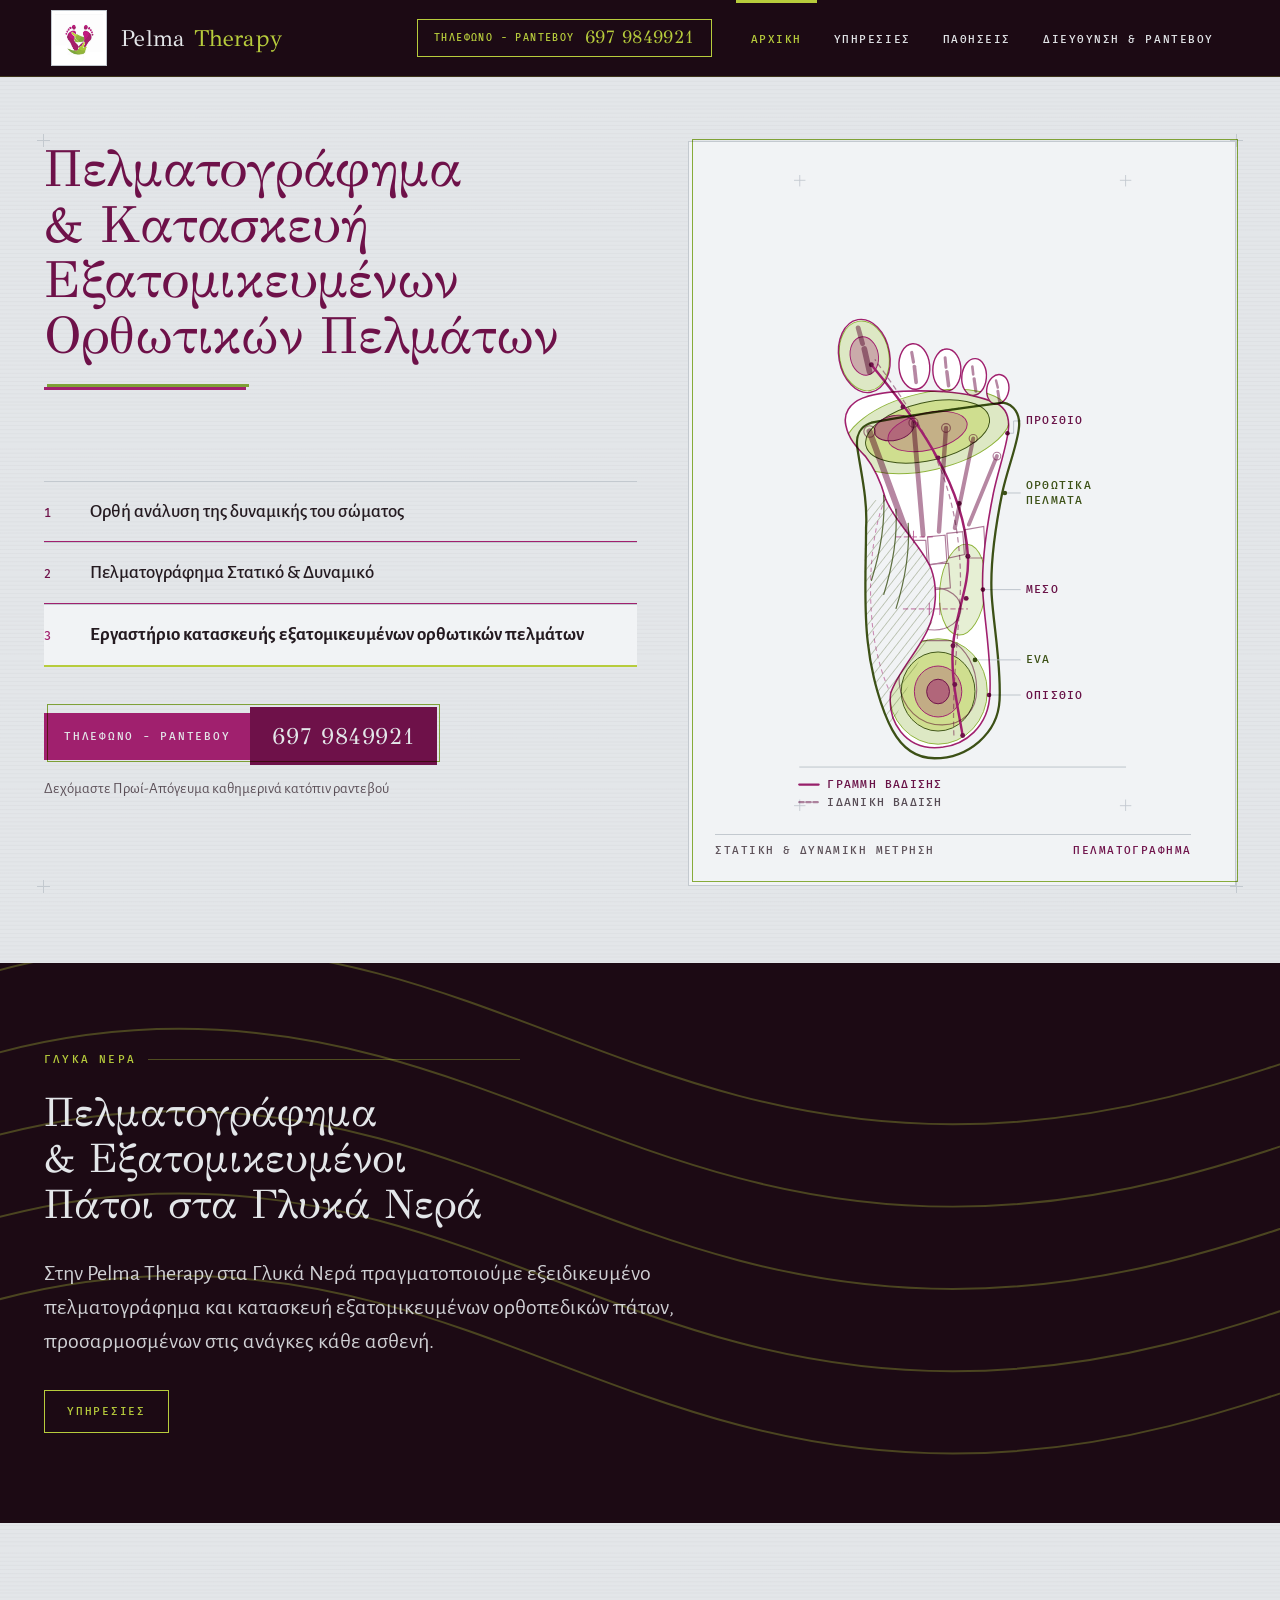
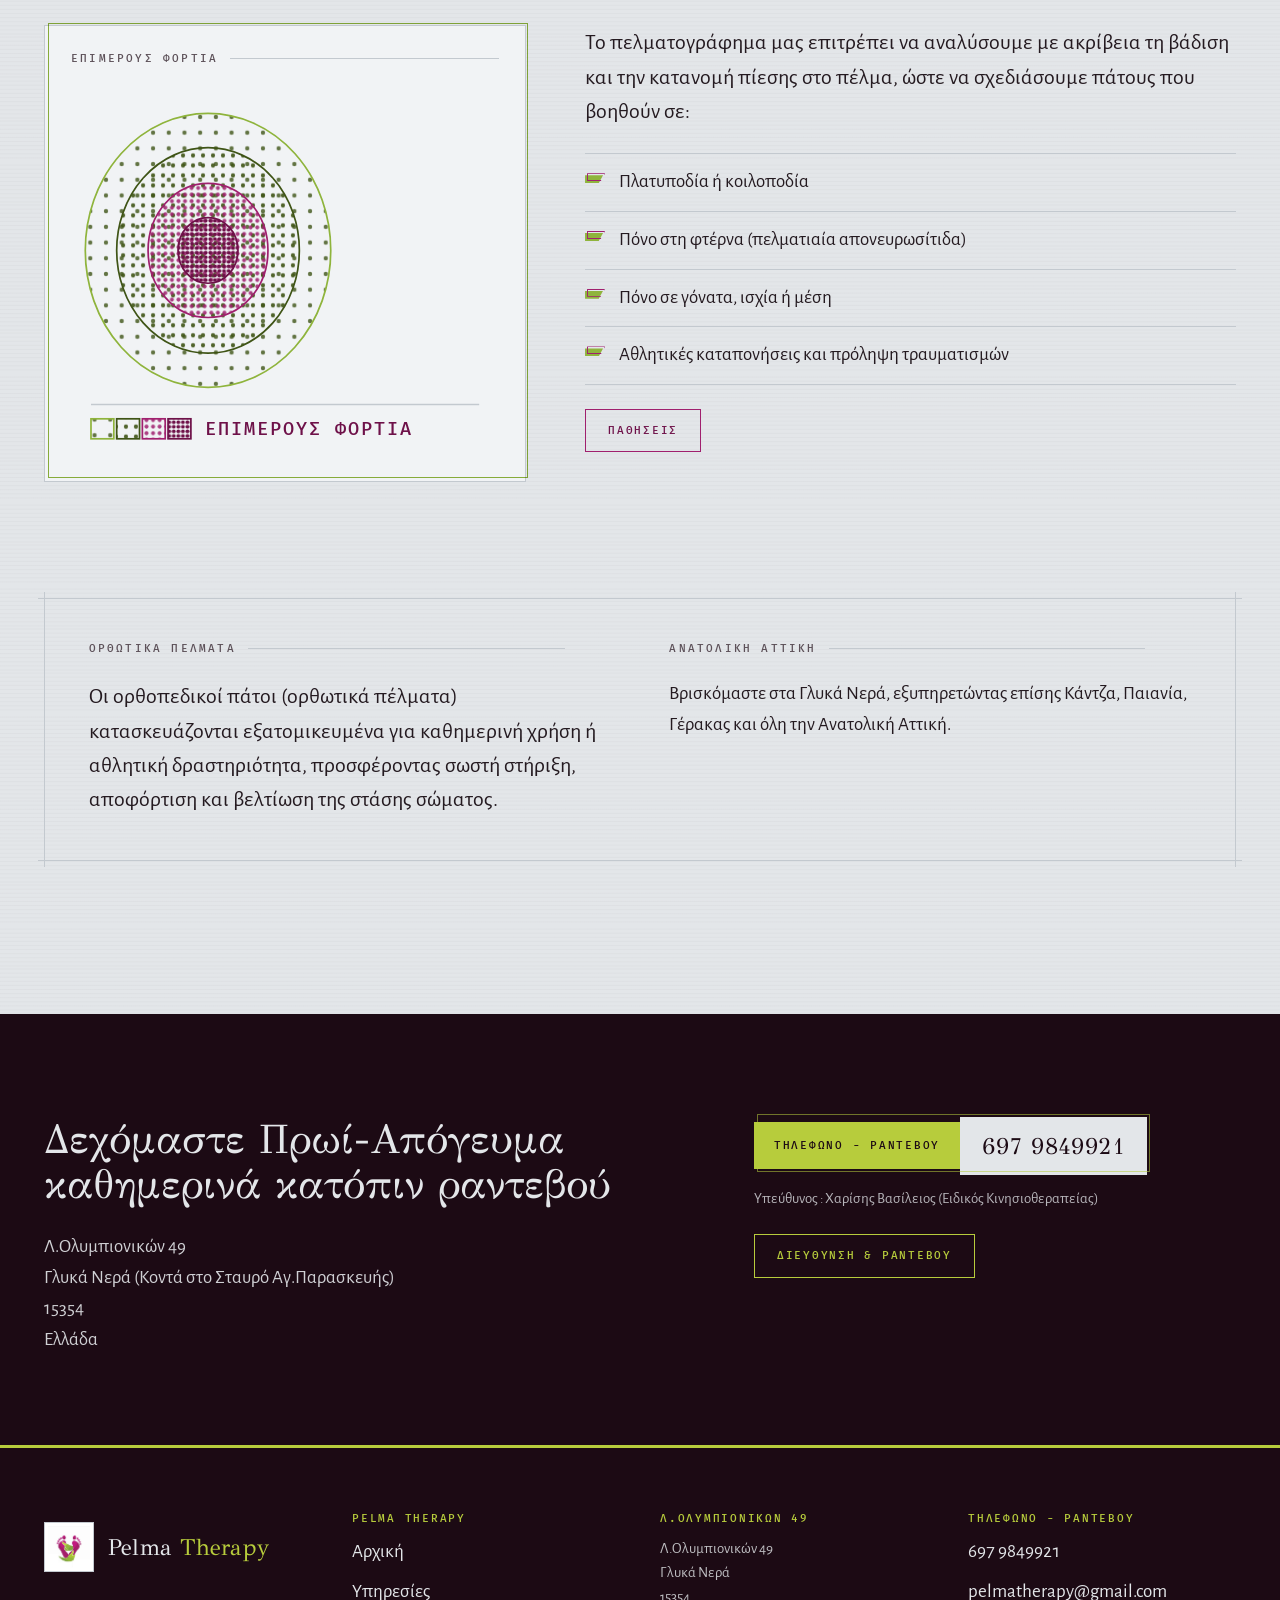
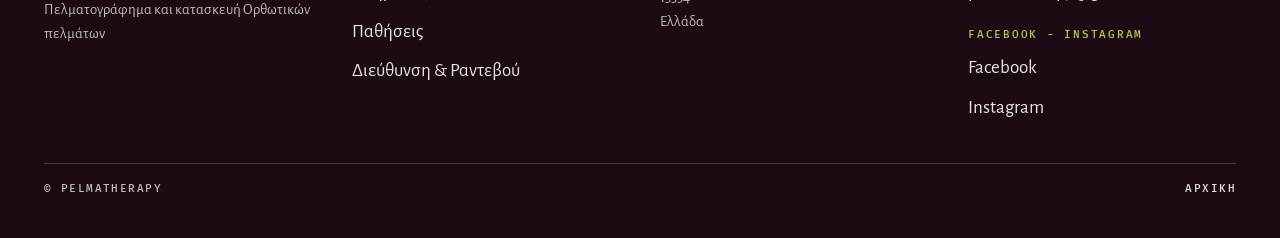
==== commit 905ef137: "Harden: self-host fonts, add CSP and referrer policy Fonts are now served from this domain instead o" ====
--- a/index.html
+++ b/index.html
@@ -32,9 +32,8 @@
 <title>Αρχική — Pelma Therapy</title>
 <meta name="description" content="Πελματογράφημα και κατασκευή Ορθωτικών πελμάτων">
 <link rel="icon" href="assets/favicon.ico">
-<link rel="preconnect" href="https://fonts.googleapis.com">
-<link rel="preconnect" href="https://fonts.gstatic.com" crossorigin>
-<link href="https://fonts.googleapis.com/css2?family=GFS+Didot&family=Alegreya+Sans:wght@400;500;700&family=Fira+Mono:wght@400;500&display=swap" rel="stylesheet">
+<meta http-equiv="Content-Security-Policy" content="default-src 'none'; img-src 'self' data:; style-src 'self' 'unsafe-inline'; font-src 'self'; script-src 'self'; form-action 'none'; base-uri 'none'; frame-ancestors 'none'">
+<meta name="referrer" content="strict-origin-when-cross-origin">
 <link rel="stylesheet" href="assets/plate.css">
 </head>
 <body>
--- a/assets/plate.css
+++ b/assets/plate.css
@@ -1,4 +1,108 @@
 @charset "UTF-8";
+
+/* ==========================================================================
+   SELF-HOSTED FONTS
+   Served from this domain, not from Google. A third-party font request would
+   send every visitor's IP address to Google without consent, which for a
+   healthcare practice in the EU is a GDPR problem, not just a performance one.
+   Greek + Latin subsets only.
+   ========================================================================== */
+@font-face {
+  font-family: 'Alegreya Sans';
+  font-style: normal;
+  font-weight: 400;
+  font-display: swap;
+  src: url('fonts/alegreya-sans-400-greek.woff2') format('woff2');
+  unicode-range: U+0370-0377, U+037A-037F, U+0384-038A, U+038C, U+038E-03A1, U+03A3-03FF;
+}
+@font-face {
+  font-family: 'Alegreya Sans';
+  font-style: normal;
+  font-weight: 400;
+  font-display: swap;
+  src: url('fonts/alegreya-sans-400-latin.woff2') format('woff2');
+  unicode-range: U+0000-00FF, U+0131, U+0152-0153, U+02BB-02BC, U+02C6, U+02DA, U+02DC, U+0304, U+0308, U+0329, U+2000-206F, U+20AC, U+2122, U+2191, U+2193, U+2212, U+2215, U+FEFF, U+FFFD;
+}
+@font-face {
+  font-family: 'Alegreya Sans';
+  font-style: normal;
+  font-weight: 500;
+  font-display: swap;
+  src: url('fonts/alegreya-sans-500-greek.woff2') format('woff2');
+  unicode-range: U+0370-0377, U+037A-037F, U+0384-038A, U+038C, U+038E-03A1, U+03A3-03FF;
+}
+@font-face {
+  font-family: 'Alegreya Sans';
+  font-style: normal;
+  font-weight: 500;
+  font-display: swap;
+  src: url('fonts/alegreya-sans-500-latin.woff2') format('woff2');
+  unicode-range: U+0000-00FF, U+0131, U+0152-0153, U+02BB-02BC, U+02C6, U+02DA, U+02DC, U+0304, U+0308, U+0329, U+2000-206F, U+20AC, U+2122, U+2191, U+2193, U+2212, U+2215, U+FEFF, U+FFFD;
+}
+@font-face {
+  font-family: 'Alegreya Sans';
+  font-style: normal;
+  font-weight: 700;
+  font-display: swap;
+  src: url('fonts/alegreya-sans-700-greek.woff2') format('woff2');
+  unicode-range: U+0370-0377, U+037A-037F, U+0384-038A, U+038C, U+038E-03A1, U+03A3-03FF;
+}
+@font-face {
+  font-family: 'Alegreya Sans';
+  font-style: normal;
+  font-weight: 700;
+  font-display: swap;
+  src: url('fonts/alegreya-sans-700-latin.woff2') format('woff2');
+  unicode-range: U+0000-00FF, U+0131, U+0152-0153, U+02BB-02BC, U+02C6, U+02DA, U+02DC, U+0304, U+0308, U+0329, U+2000-206F, U+20AC, U+2122, U+2191, U+2193, U+2212, U+2215, U+FEFF, U+FFFD;
+}
+@font-face {
+  font-family: 'Fira Mono';
+  font-style: normal;
+  font-weight: 400;
+  font-display: swap;
+  src: url('fonts/fira-mono-400-greek.woff2') format('woff2');
+  unicode-range: U+0370-0377, U+037A-037F, U+0384-038A, U+038C, U+038E-03A1, U+03A3-03FF;
+}
+@font-face {
+  font-family: 'Fira Mono';
+  font-style: normal;
+  font-weight: 400;
+  font-display: swap;
+  src: url('fonts/fira-mono-400-latin.woff2') format('woff2');
+  unicode-range: U+0000-00FF, U+0131, U+0152-0153, U+02BB-02BC, U+02C6, U+02DA, U+02DC, U+0304, U+0308, U+0329, U+2000-206F, U+20AC, U+2122, U+2191, U+2193, U+2212, U+2215, U+FEFF, U+FFFD;
+}
+@font-face {
+  font-family: 'Fira Mono';
+  font-style: normal;
+  font-weight: 500;
+  font-display: swap;
+  src: url('fonts/fira-mono-500-greek.woff2') format('woff2');
+  unicode-range: U+0370-0377, U+037A-037F, U+0384-038A, U+038C, U+038E-03A1, U+03A3-03FF;
+}
+@font-face {
+  font-family: 'Fira Mono';
+  font-style: normal;
+  font-weight: 500;
+  font-display: swap;
+  src: url('fonts/fira-mono-500-latin.woff2') format('woff2');
+  unicode-range: U+0000-00FF, U+0131, U+0152-0153, U+02BB-02BC, U+02C6, U+02DA, U+02DC, U+0304, U+0308, U+0329, U+2000-206F, U+20AC, U+2122, U+2191, U+2193, U+2212, U+2215, U+FEFF, U+FFFD;
+}
+@font-face {
+  font-family: 'GFS Didot';
+  font-style: normal;
+  font-weight: 400;
+  font-display: swap;
+  src: url('fonts/gfs-didot-400-greek.woff2') format('woff2');
+  unicode-range: U+0370-0377, U+037A-037F, U+0384-038A, U+038C, U+038E-03A1, U+03A3-03FF;
+}
+@font-face {
+  font-family: 'GFS Didot';
+  font-style: normal;
+  font-weight: 400;
+  font-display: swap;
+  src: url('fonts/gfs-didot-400-latin.woff2') format('woff2');
+  unicode-range: U+0000-00FF, U+0131, U+0152-0153, U+02BB-02BC, U+02C6, U+02DA, U+02DC, U+0304, U+0308, U+0329, U+2000-206F, U+20AC, U+2122, U+2191, U+2193, U+2212, U+2215, U+FEFF, U+FFFD;
+}
 
 /* ==========================================================================
    PELMA THERAPY — "Δίχρωμη Ανατομική Πλάκα"
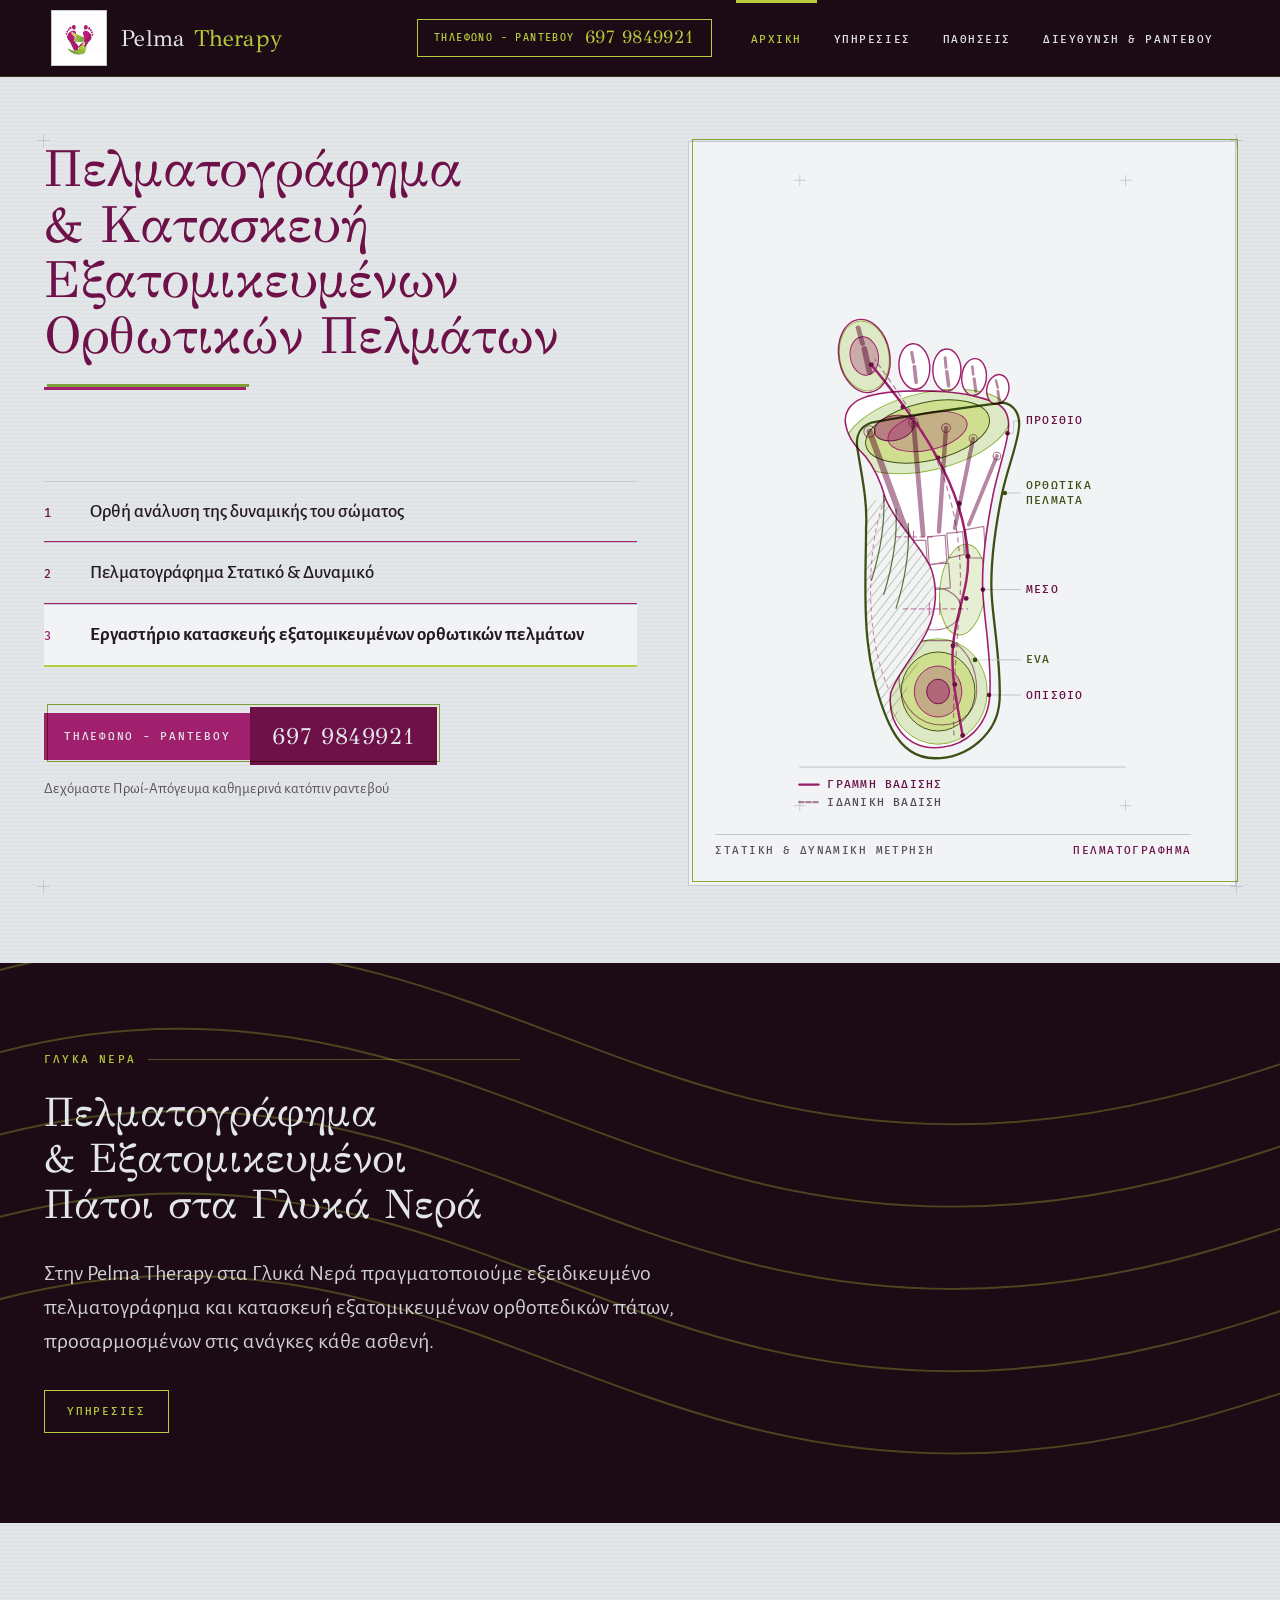
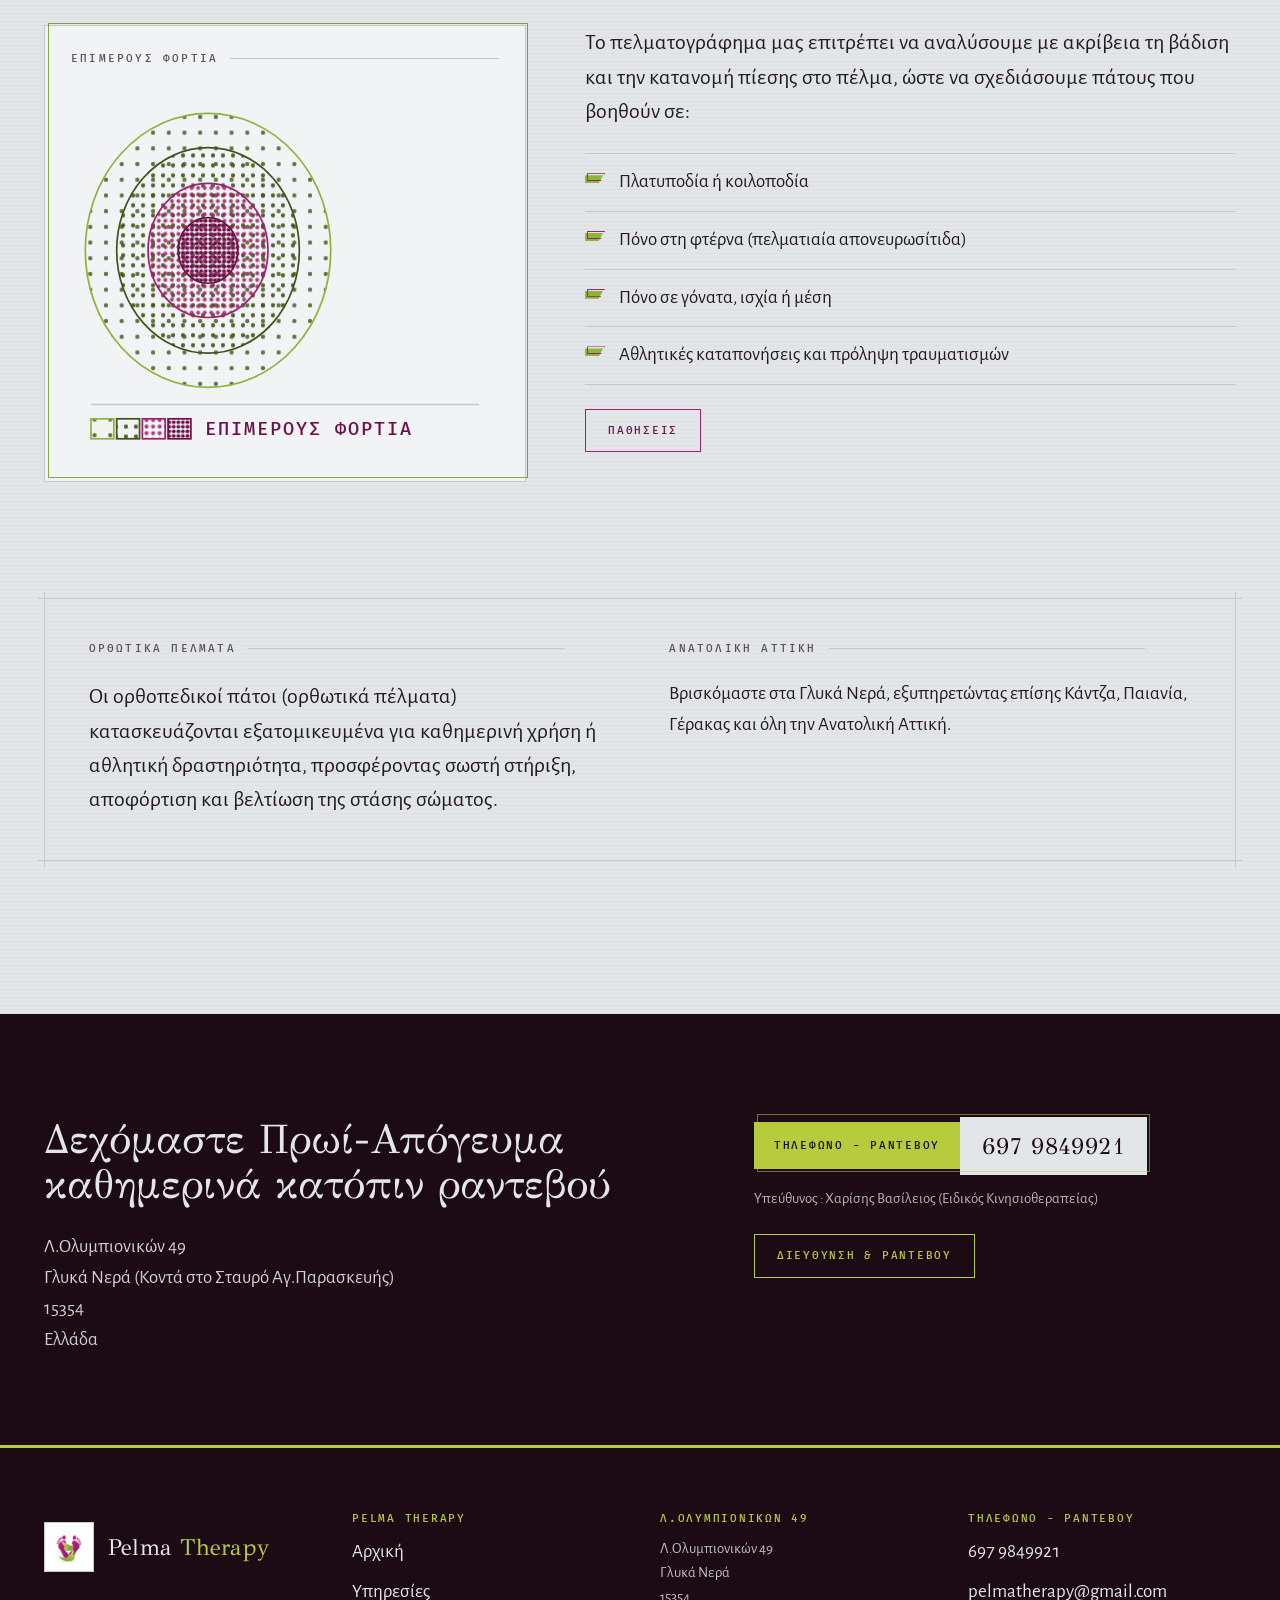
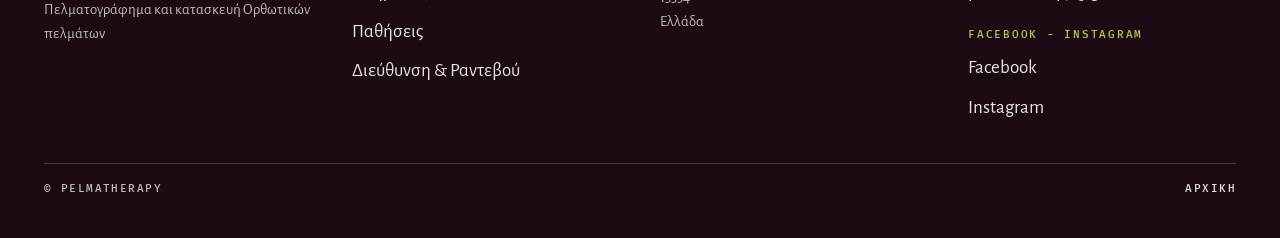
==== commit 8de6dc4f: "Add Google reviews section (build-time, real reviews only) Reviews are fetched from the Google Place" ====
--- a/index.html
+++ b/index.html
@@ -418,6 +418,14 @@
   </div>
 </section>
 
+<!-- ================================================= REVIEWS =========== -->
+<!-- Real Google reviews are written between these markers by
+     tools/fetch-reviews.mjs, run by .github/workflows/reviews.yml.
+     Empty until the API key + Place ID are configured — deliberately, so
+     nothing fabricated can ever appear here. -->
+<!-- REVIEWS:START -->
+<!-- REVIEWS:END -->
+
 <!-- ================================================= ADDRESS CLOSE ===== -->
 <section class="band" style="margin-top:clamp(48px,7vw,104px)">
   <div class="plate">
--- a/assets/plate.css
+++ b/assets/plate.css
@@ -263,8 +263,11 @@
 /* THE SHEET. A teaching plate is a ruled sheet before it is anything else:
    a hairline edge running the height of the page with the folio hung in the
    margin outside the text column. Only wide viewports have the room. */
+/* 1360px, not 1180: the rules sit at 50% − plate/2 − 34px, which is a NEGATIVE
+   offset until the viewport is wider than about 1310px, and a negative offset
+   pushes the document sideways. Only draw them once there is real margin. */
 .sheet { position: relative; }
-@media (min-width: 1180px) {
+@media (min-width: 1360px) {
   .sheet::before {
     content: '';
     position: absolute; top: 0; bottom: 0;
@@ -290,7 +293,7 @@
   }
   .band .folio { color: rgba(183,204,60,.75); }
 }
-@media (max-width: 1179px) { .folio { display: none; } }
+@media (max-width: 1359px) { .folio { display: none; } }
 
 /* THE OFF-REGISTER, systemic. Berry lays first, lime lands 3px shy — drawn as
    a second impression of the element's own edge, never as a duplicated string,
@@ -860,6 +863,71 @@
 .atlas figure:hover .site { fill: var(--lime-bright); }
 
 /* ==========================================================================
+   REVIEWS — real Google reviews, written in at build time (see tools/)
+   Treated as specimens mounted on the plate: each one a ruled card with a
+   stipple-filled rating, in the same two inks. Never a rounded testimonial
+   bubble with a drop shadow.
+   ========================================================================== */
+
+.reviews {
+  display: grid;
+  grid-template-columns: repeat(3, minmax(0, 1fr));
+  gap: 1px;
+  background: var(--plate-rule);
+  border: 1px solid var(--plate-rule);
+}
+@media (max-width: 900px) { .reviews { grid-template-columns: repeat(2, minmax(0, 1fr)); } }
+@media (max-width: 620px) { .reviews { grid-template-columns: minmax(0, 1fr); } }
+
+.review {
+  background: var(--plate-field);
+  padding: clamp(20px, 2.6vw, 32px);
+  display: flex; flex-direction: column; gap: var(--s-md);
+  margin: 0;
+}
+.review__rating { display: flex; align-items: center; gap: 8px; }
+.review__stars { display: block; flex: none; }
+.review__stars .st-on { fill: var(--berry-ink); }
+.review__stars .st-off { fill: none; stroke: var(--plate-rule); stroke-width: 1.4; }
+.review__score {
+  font: 500 0.6875rem/1 var(--f-label);
+  letter-spacing: .14em; color: var(--ink-muted);
+  font-variant-numeric: tabular-nums;
+}
+.review__text {
+  margin: 0; max-width: none;
+  font-size: 1rem; line-height: 1.6;
+}
+.review__cite {
+  margin-top: auto; padding-top: var(--s-md);
+  border-top: 1px solid var(--plate-rule);
+  display: flex; justify-content: space-between; gap: var(--s-sm);
+  align-items: baseline; flex-wrap: wrap;
+  font-style: normal;
+}
+.review__who { font-weight: 700; font-size: 0.9375rem; }
+.review__when {
+  font: 500 0.625rem/1.4 var(--f-label);
+  letter-spacing: .13em; text-transform: uppercase; color: var(--ink-muted);
+}
+
+/* the aggregate, set as an imprint so it reads as a stamped figure */
+.ratingblock { display: flex; align-items: center; gap: clamp(16px, 2.4vw, 28px); flex-wrap: wrap; }
+.ratingblock__num {
+  font-family: var(--f-display); font-size: clamp(2.6rem, 5vw, 4rem);
+  line-height: 1; color: var(--berry-deep); font-variant-numeric: tabular-nums;
+}
+.ratingblock__meta { display: flex; flex-direction: column; gap: 7px; }
+
+/* Google's attribution is required by their terms when showing their reviews */
+.review-attrib {
+  margin-top: var(--s-md);
+  font: 500 0.625rem/1.5 var(--f-label);
+  letter-spacing: .12em; text-transform: uppercase; color: var(--ink-muted);
+}
+.band .review-attrib { color: rgba(227,230,233,.6); }
+
+/* ==========================================================================
    CONTACT / ROUTE PLATE
    ========================================================================== */
 
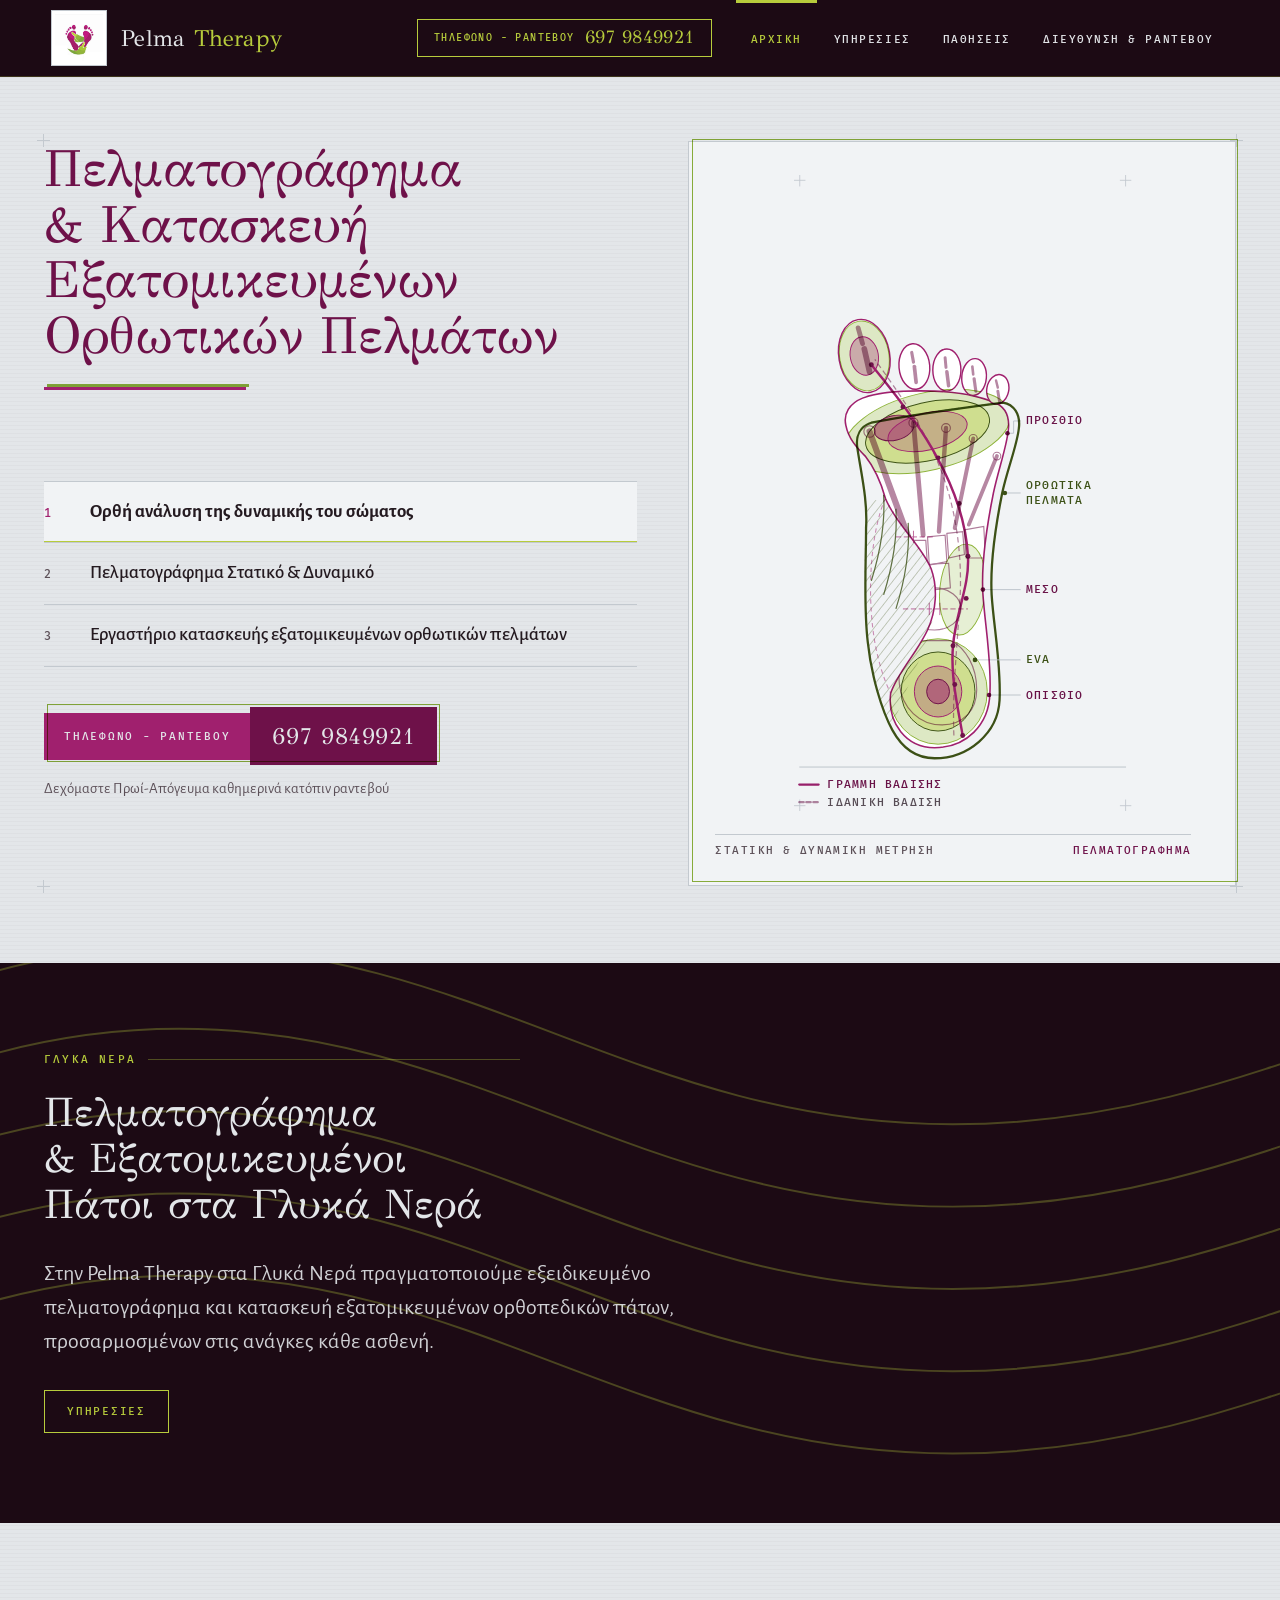
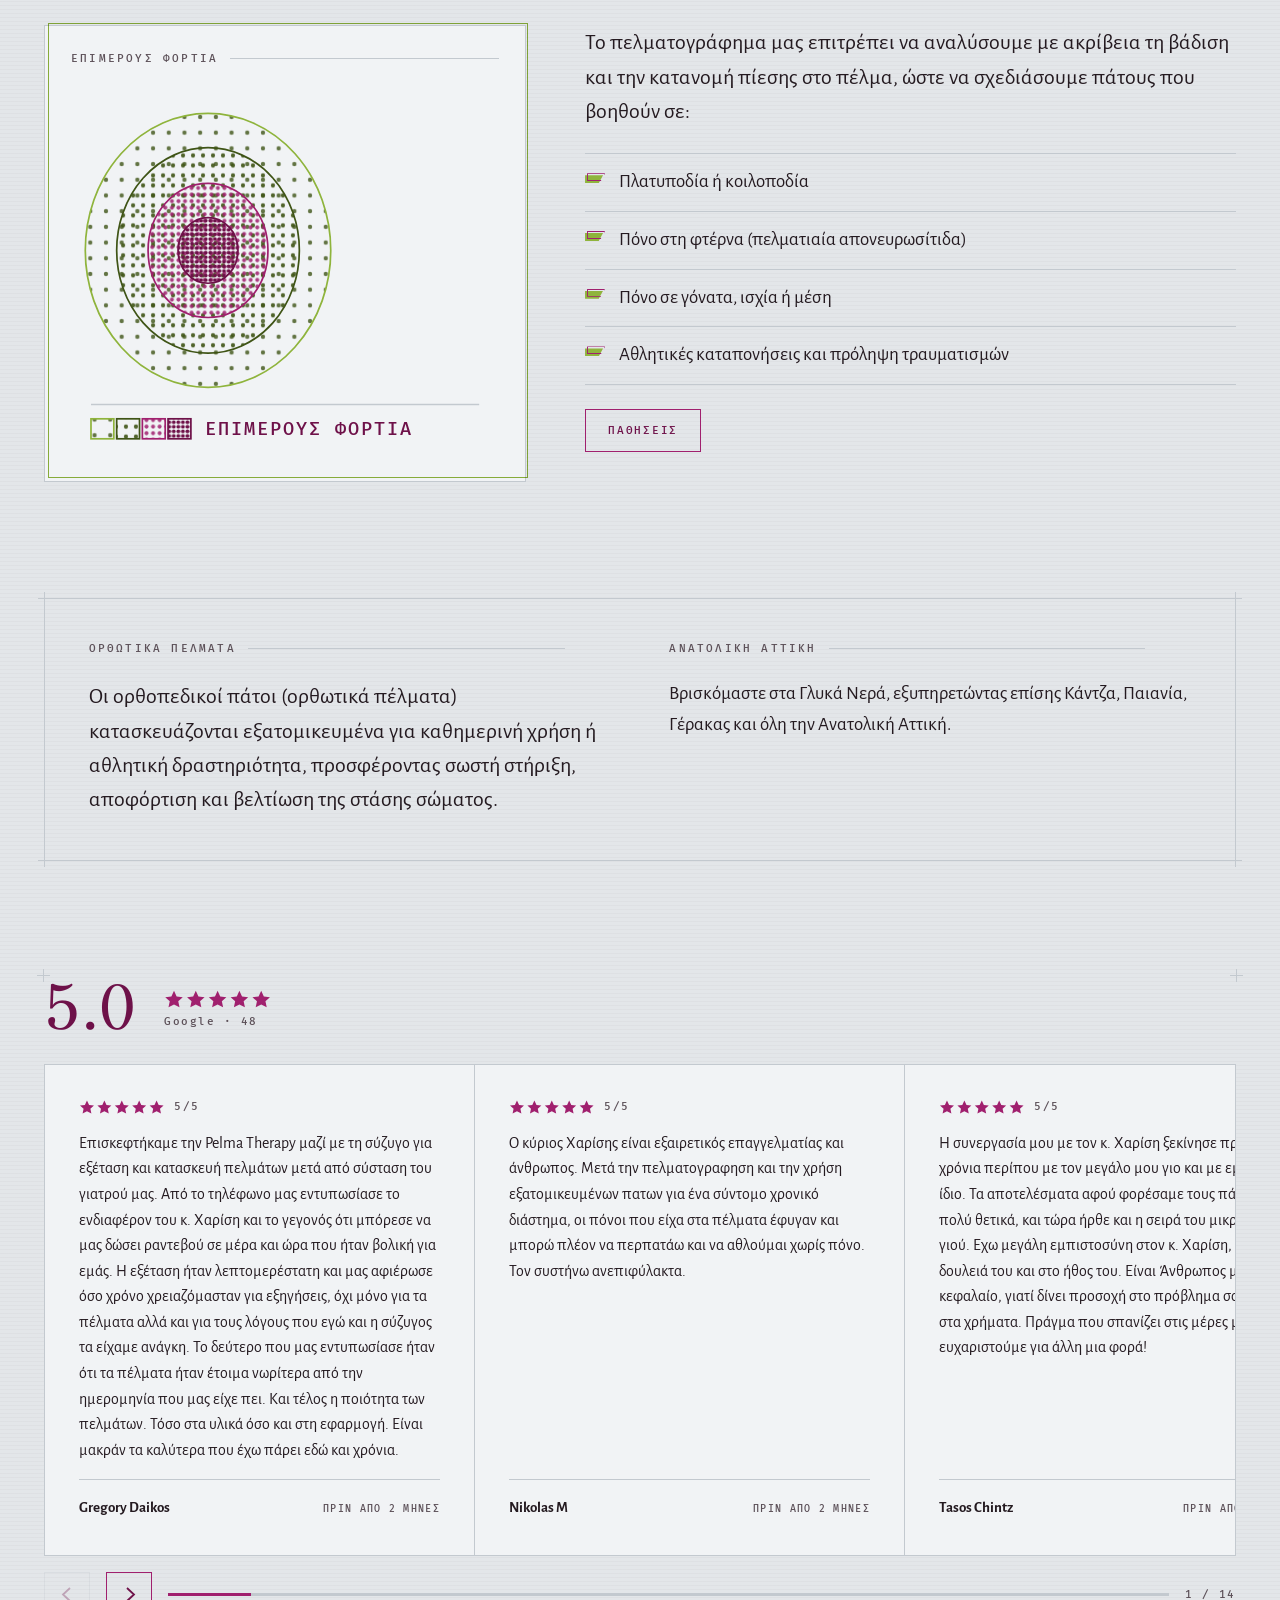
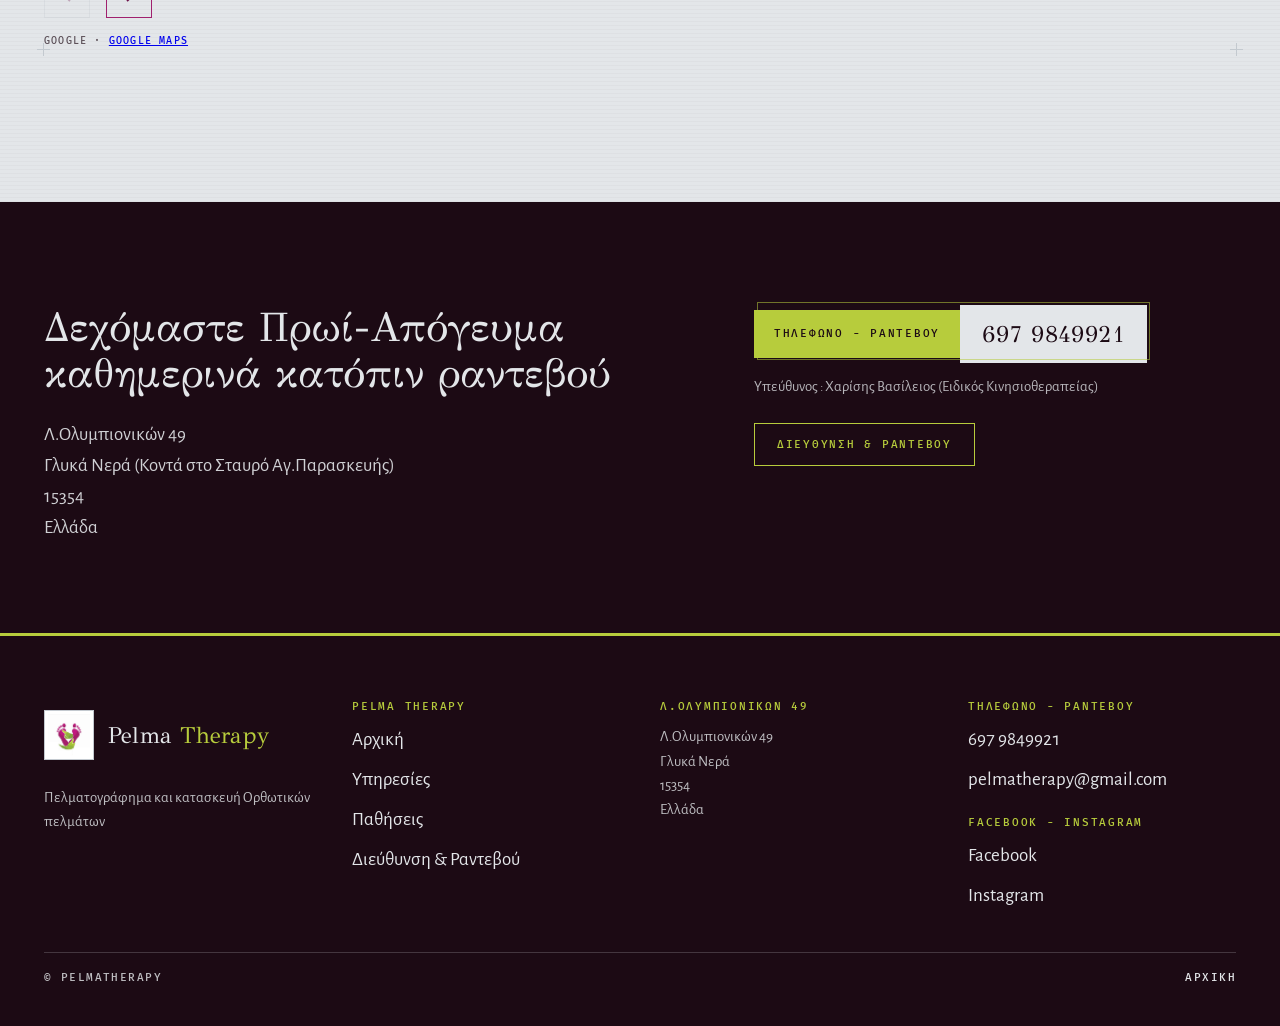
==== commit 5f906487: "Add the reviews rail with the practice's real Google reviews 14 real 5-star reviews, supplied by the" ====
--- a/index.html
+++ b/index.html
@@ -424,6 +424,138 @@
      Empty until the API key + Place ID are configured — deliberately, so
      nothing fabricated can ever appear here. -->
 <!-- REVIEWS:START -->
+<section class="sect" id="reviews">
+  <div class="plate">
+    <div class="reg" aria-hidden="true"><i></i><i></i><i></i><i></i></div>
+      <div class="ratingblock">
+        <span class="ratingblock__num">5.0</span>
+        <span class="ratingblock__meta"><svg class="review__stars" width="109" height="20" viewBox="0 0 109 20" role="img" aria-label="5 στα 5"><path class="st-on" d="M10 1.75 L12.625 7.5 L18.75 8.125 L14.25 12.25 L15.5 18.25 L10 15.375 L4.5 18.25 L5.75 12.25 L1.25 8.125 L7.375 7.5 Z"/><path class="st-on" d="M31.8 1.75 L34.425 7.5 L40.55 8.125 L36.05 12.25 L37.3 18.25 L31.8 15.375 L26.3 18.25 L27.55 12.25 L23.05 8.125 L29.175 7.5 Z"/><path class="st-on" d="M53.6 1.75 L56.225 7.5 L62.35 8.125 L57.85 12.25 L59.1 18.25 L53.6 15.375 L48.1 18.25 L49.35 12.25 L44.85 8.125 L50.975 7.5 Z"/><path class="st-on" d="M75.4 1.75 L78.025 7.5 L84.15 8.125 L79.65 12.25 L80.9 18.25 L75.4 15.375 L69.9 18.25 L71.15 12.25 L66.65 8.125 L72.775 7.5 Z"/><path class="st-on" d="M97.2 1.75 L99.825 7.5 L105.95 8.125 L101.45 12.25 L102.7 18.25 L97.2 15.375 L91.7 18.25 L92.95 12.25 L88.45 8.125 L94.575 7.5 Z"/></svg><span class="review__score">Google · 48</span></span>
+      </div>
+    <div class="reviewrail" data-reviewrail style="margin-top:var(--s-lg)">
+      <div class="reviewtrack" tabindex="0" role="group" aria-label="Κριτικές Google">
+        <figure class="review">
+          <div class="review__rating"><svg class="review__stars" width="87" height="16" viewBox="0 0 87.2 16" role="img" aria-label="5 στα 5"><path class="st-on" d="M8 1.4 L10.1 6 L15 6.5 L11.4 9.8 L12.4 14.6 L8 12.3 L3.6 14.6 L4.6 9.8 L1 6.5 L5.9 6 Z"/><path class="st-on" d="M25.44 1.4 L27.54 6 L32.44 6.5 L28.840000000000003 9.8 L29.840000000000003 14.6 L25.44 12.3 L21.040000000000003 14.6 L22.04 9.8 L18.44 6.5 L23.340000000000003 6 Z"/><path class="st-on" d="M42.88 1.4 L44.980000000000004 6 L49.88 6.5 L46.28 9.8 L47.28 14.6 L42.88 12.3 L38.480000000000004 14.6 L39.480000000000004 9.8 L35.88 6.5 L40.78 6 Z"/><path class="st-on" d="M60.32000000000001 1.4 L62.42000000000001 6 L67.32000000000001 6.5 L63.720000000000006 9.8 L64.72000000000001 14.6 L60.32000000000001 12.3 L55.92000000000001 14.6 L56.92000000000001 9.8 L53.32000000000001 6.5 L58.220000000000006 6 Z"/><path class="st-on" d="M77.76 1.4 L79.86 6 L84.76 6.5 L81.16000000000001 9.8 L82.16000000000001 14.6 L77.76 12.3 L73.36 14.6 L74.36 9.8 L70.76 6.5 L75.66000000000001 6 Z"/></svg><span class="review__score">5/5</span></div>
+          <blockquote class="review__text">Επισκεφτήκαμε την Pelma Therapy μαζί με τη σύζυγο για εξέταση και κατασκευή πελμάτων μετά από σύσταση του γιατρού μας. Από το τηλέφωνο μας εντυπωσίασε το ενδιαφέρον του κ. Χαρίση και το γεγονός ότι μπόρεσε να μας δώσει ραντεβού σε μέρα και ώρα που ήταν βολική για εμάς. Η εξέταση ήταν λεπτομερέστατη και μας αφιέρωσε όσο χρόνο χρειαζόμασταν για εξηγήσεις, όχι μόνο για τα πέλματα αλλά και για τους λόγους που εγώ και η σύζυγος τα είχαμε ανάγκη. Το δεύτερο που μας εντυπωσίασε ήταν ότι τα πέλματα ήταν έτοιμα νωρίτερα από την ημερομηνία που μας είχε πει. Και τέλος η ποιότητα των πελμάτων. Τόσο στα υλικά όσο και στη εφαρμογή. Είναι μακράν τα καλύτερα που έχω πάρει εδώ και χρόνια.</blockquote>
+          <figcaption class="review__cite">
+            <span class="review__who">Gregory Daikos</span>
+            <span class="review__when">πριν από 2 μήνες</span>
+          </figcaption>
+        </figure>
+        <figure class="review">
+          <div class="review__rating"><svg class="review__stars" width="87" height="16" viewBox="0 0 87.2 16" role="img" aria-label="5 στα 5"><path class="st-on" d="M8 1.4 L10.1 6 L15 6.5 L11.4 9.8 L12.4 14.6 L8 12.3 L3.6 14.6 L4.6 9.8 L1 6.5 L5.9 6 Z"/><path class="st-on" d="M25.44 1.4 L27.54 6 L32.44 6.5 L28.840000000000003 9.8 L29.840000000000003 14.6 L25.44 12.3 L21.040000000000003 14.6 L22.04 9.8 L18.44 6.5 L23.340000000000003 6 Z"/><path class="st-on" d="M42.88 1.4 L44.980000000000004 6 L49.88 6.5 L46.28 9.8 L47.28 14.6 L42.88 12.3 L38.480000000000004 14.6 L39.480000000000004 9.8 L35.88 6.5 L40.78 6 Z"/><path class="st-on" d="M60.32000000000001 1.4 L62.42000000000001 6 L67.32000000000001 6.5 L63.720000000000006 9.8 L64.72000000000001 14.6 L60.32000000000001 12.3 L55.92000000000001 14.6 L56.92000000000001 9.8 L53.32000000000001 6.5 L58.220000000000006 6 Z"/><path class="st-on" d="M77.76 1.4 L79.86 6 L84.76 6.5 L81.16000000000001 9.8 L82.16000000000001 14.6 L77.76 12.3 L73.36 14.6 L74.36 9.8 L70.76 6.5 L75.66000000000001 6 Z"/></svg><span class="review__score">5/5</span></div>
+          <blockquote class="review__text">Ο κύριος Χαρίσης είναι εξαιρετικός επαγγελματίας και άνθρωπος. Μετά την πελματογραφηση και την χρήση εξατομικευμένων πατων για ένα σύντομο χρονικό διάστημα, οι πόνοι που είχα στα πέλματα έφυγαν και μπορώ πλέον να περπατάω και να αθλούμαι χωρίς πόνο. Τον συστήνω ανεπιφύλακτα.</blockquote>
+          <figcaption class="review__cite">
+            <span class="review__who">Nikolas M</span>
+            <span class="review__when">πριν από 2 μήνες</span>
+          </figcaption>
+        </figure>
+        <figure class="review">
+          <div class="review__rating"><svg class="review__stars" width="87" height="16" viewBox="0 0 87.2 16" role="img" aria-label="5 στα 5"><path class="st-on" d="M8 1.4 L10.1 6 L15 6.5 L11.4 9.8 L12.4 14.6 L8 12.3 L3.6 14.6 L4.6 9.8 L1 6.5 L5.9 6 Z"/><path class="st-on" d="M25.44 1.4 L27.54 6 L32.44 6.5 L28.840000000000003 9.8 L29.840000000000003 14.6 L25.44 12.3 L21.040000000000003 14.6 L22.04 9.8 L18.44 6.5 L23.340000000000003 6 Z"/><path class="st-on" d="M42.88 1.4 L44.980000000000004 6 L49.88 6.5 L46.28 9.8 L47.28 14.6 L42.88 12.3 L38.480000000000004 14.6 L39.480000000000004 9.8 L35.88 6.5 L40.78 6 Z"/><path class="st-on" d="M60.32000000000001 1.4 L62.42000000000001 6 L67.32000000000001 6.5 L63.720000000000006 9.8 L64.72000000000001 14.6 L60.32000000000001 12.3 L55.92000000000001 14.6 L56.92000000000001 9.8 L53.32000000000001 6.5 L58.220000000000006 6 Z"/><path class="st-on" d="M77.76 1.4 L79.86 6 L84.76 6.5 L81.16000000000001 9.8 L82.16000000000001 14.6 L77.76 12.3 L73.36 14.6 L74.36 9.8 L70.76 6.5 L75.66000000000001 6 Z"/></svg><span class="review__score">5/5</span></div>
+          <blockquote class="review__text">Η συνεργασία μου με τον κ. Χαρίση ξεκίνησε πριν 5-6 χρόνια περίπου με τον μεγάλο μου γιο και με εμένα τον ίδιο. Τα αποτελέσματα αφού φορέσαμε τους πάτους ήταν πολύ θετικά, και τώρα ήρθε και η σειρά του μικρού μου γιού. Εχω μεγάλη εμπιστοσύνη στον κ. Χαρίση, στη δουλειά του και στο ήθος του. Είναι Άνθρωπος με το Α κεφαλαίο, γιατί δίνει προσοχή στο πρόβλημα σου και όχι στα χρήματα. Πράγμα που σπανίζει στις μέρες μας. Σας ευχαριστούμε για άλλη μια φορά!</blockquote>
+          <figcaption class="review__cite">
+            <span class="review__who">Tasos Chintz</span>
+            <span class="review__when">πριν από 5 μήνες</span>
+          </figcaption>
+        </figure>
+        <figure class="review">
+          <div class="review__rating"><svg class="review__stars" width="87" height="16" viewBox="0 0 87.2 16" role="img" aria-label="5 στα 5"><path class="st-on" d="M8 1.4 L10.1 6 L15 6.5 L11.4 9.8 L12.4 14.6 L8 12.3 L3.6 14.6 L4.6 9.8 L1 6.5 L5.9 6 Z"/><path class="st-on" d="M25.44 1.4 L27.54 6 L32.44 6.5 L28.840000000000003 9.8 L29.840000000000003 14.6 L25.44 12.3 L21.040000000000003 14.6 L22.04 9.8 L18.44 6.5 L23.340000000000003 6 Z"/><path class="st-on" d="M42.88 1.4 L44.980000000000004 6 L49.88 6.5 L46.28 9.8 L47.28 14.6 L42.88 12.3 L38.480000000000004 14.6 L39.480000000000004 9.8 L35.88 6.5 L40.78 6 Z"/><path class="st-on" d="M60.32000000000001 1.4 L62.42000000000001 6 L67.32000000000001 6.5 L63.720000000000006 9.8 L64.72000000000001 14.6 L60.32000000000001 12.3 L55.92000000000001 14.6 L56.92000000000001 9.8 L53.32000000000001 6.5 L58.220000000000006 6 Z"/><path class="st-on" d="M77.76 1.4 L79.86 6 L84.76 6.5 L81.16000000000001 9.8 L82.16000000000001 14.6 L77.76 12.3 L73.36 14.6 L74.36 9.8 L70.76 6.5 L75.66000000000001 6 Z"/></svg><span class="review__score">5/5</span></div>
+          <blockquote class="review__text">Ο κ.Χαρισης με τους ειδικούς πατους που μου έφτιαξε με βοήθησε να ξεπεράσω τους πόνους στα πέλματα μου. Είναι ένας αξιόλογος επαγγελματίας, σε κάνει να νιώθεις άνετα και σου εμπνέει εμπιστοσύνη από την πρώτη στιγμή. Σε καθοδηγεί σωστά και με υπευθυνότητα ώστε να έχεις τα καλύτερα δυνατά αποτελέσματα.</blockquote>
+          <figcaption class="review__cite">
+            <span class="review__who">Christos Chlis</span>
+            <span class="review__when">πριν από 3 μήνες</span>
+          </figcaption>
+        </figure>
+        <figure class="review">
+          <div class="review__rating"><svg class="review__stars" width="87" height="16" viewBox="0 0 87.2 16" role="img" aria-label="5 στα 5"><path class="st-on" d="M8 1.4 L10.1 6 L15 6.5 L11.4 9.8 L12.4 14.6 L8 12.3 L3.6 14.6 L4.6 9.8 L1 6.5 L5.9 6 Z"/><path class="st-on" d="M25.44 1.4 L27.54 6 L32.44 6.5 L28.840000000000003 9.8 L29.840000000000003 14.6 L25.44 12.3 L21.040000000000003 14.6 L22.04 9.8 L18.44 6.5 L23.340000000000003 6 Z"/><path class="st-on" d="M42.88 1.4 L44.980000000000004 6 L49.88 6.5 L46.28 9.8 L47.28 14.6 L42.88 12.3 L38.480000000000004 14.6 L39.480000000000004 9.8 L35.88 6.5 L40.78 6 Z"/><path class="st-on" d="M60.32000000000001 1.4 L62.42000000000001 6 L67.32000000000001 6.5 L63.720000000000006 9.8 L64.72000000000001 14.6 L60.32000000000001 12.3 L55.92000000000001 14.6 L56.92000000000001 9.8 L53.32000000000001 6.5 L58.220000000000006 6 Z"/><path class="st-on" d="M77.76 1.4 L79.86 6 L84.76 6.5 L81.16000000000001 9.8 L82.16000000000001 14.6 L77.76 12.3 L73.36 14.6 L74.36 9.8 L70.76 6.5 L75.66000000000001 6 Z"/></svg><span class="review__score">5/5</span></div>
+          <blockquote class="review__text">Άριστος επαγγελματίας.Λογω της δουλειάς μου,πολλές ώρες ορθοστασίας,είχα αρχίσει να έχω αρκετή ενόχληση στο δεξί μου πέλμα με αποτέλεσμα να φτάσω σε σημείο να μην περπατάω σωστά. Η διαφορά με το που φόρεσα τους πατους που έφτιαξε ο κ.Βασίλης ήταν παραπάνω από εμφανής. Η ανακούφιση ήταν μεγάλη.</blockquote>
+          <figcaption class="review__cite">
+            <span class="review__who">Stathis Dimitras</span>
+            <span class="review__when">πριν από έναν χρόνο</span>
+          </figcaption>
+        </figure>
+        <figure class="review">
+          <div class="review__rating"><svg class="review__stars" width="87" height="16" viewBox="0 0 87.2 16" role="img" aria-label="5 στα 5"><path class="st-on" d="M8 1.4 L10.1 6 L15 6.5 L11.4 9.8 L12.4 14.6 L8 12.3 L3.6 14.6 L4.6 9.8 L1 6.5 L5.9 6 Z"/><path class="st-on" d="M25.44 1.4 L27.54 6 L32.44 6.5 L28.840000000000003 9.8 L29.840000000000003 14.6 L25.44 12.3 L21.040000000000003 14.6 L22.04 9.8 L18.44 6.5 L23.340000000000003 6 Z"/><path class="st-on" d="M42.88 1.4 L44.980000000000004 6 L49.88 6.5 L46.28 9.8 L47.28 14.6 L42.88 12.3 L38.480000000000004 14.6 L39.480000000000004 9.8 L35.88 6.5 L40.78 6 Z"/><path class="st-on" d="M60.32000000000001 1.4 L62.42000000000001 6 L67.32000000000001 6.5 L63.720000000000006 9.8 L64.72000000000001 14.6 L60.32000000000001 12.3 L55.92000000000001 14.6 L56.92000000000001 9.8 L53.32000000000001 6.5 L58.220000000000006 6 Z"/><path class="st-on" d="M77.76 1.4 L79.86 6 L84.76 6.5 L81.16000000000001 9.8 L82.16000000000001 14.6 L77.76 12.3 L73.36 14.6 L74.36 9.8 L70.76 6.5 L75.66000000000001 6 Z"/></svg><span class="review__score">5/5</span></div>
+          <blockquote class="review__text">Πάρα πολύ καλός, άμεσος και οικονομικός! Ο ορθοπεδικός μου σύστησε επίθεμα καθώς μου έχει αφαιρεθεί όλος ο έσω μηνίσκος και είχα πολύ έντονη ενόχληση και πόνο. Βρήκα πολύ γρήγορα ραντεβού και και μου ετοίμασε τρία επιθέματα επιτόπου. Ο πόνος πλέον έχει ουσιαστικά εξαφανιστεί.</blockquote>
+          <figcaption class="review__cite">
+            <span class="review__who">K. Tilemachos</span>
+            <span class="review__when">πριν από έναν χρόνο</span>
+          </figcaption>
+        </figure>
+        <figure class="review">
+          <div class="review__rating"><svg class="review__stars" width="87" height="16" viewBox="0 0 87.2 16" role="img" aria-label="5 στα 5"><path class="st-on" d="M8 1.4 L10.1 6 L15 6.5 L11.4 9.8 L12.4 14.6 L8 12.3 L3.6 14.6 L4.6 9.8 L1 6.5 L5.9 6 Z"/><path class="st-on" d="M25.44 1.4 L27.54 6 L32.44 6.5 L28.840000000000003 9.8 L29.840000000000003 14.6 L25.44 12.3 L21.040000000000003 14.6 L22.04 9.8 L18.44 6.5 L23.340000000000003 6 Z"/><path class="st-on" d="M42.88 1.4 L44.980000000000004 6 L49.88 6.5 L46.28 9.8 L47.28 14.6 L42.88 12.3 L38.480000000000004 14.6 L39.480000000000004 9.8 L35.88 6.5 L40.78 6 Z"/><path class="st-on" d="M60.32000000000001 1.4 L62.42000000000001 6 L67.32000000000001 6.5 L63.720000000000006 9.8 L64.72000000000001 14.6 L60.32000000000001 12.3 L55.92000000000001 14.6 L56.92000000000001 9.8 L53.32000000000001 6.5 L58.220000000000006 6 Z"/><path class="st-on" d="M77.76 1.4 L79.86 6 L84.76 6.5 L81.16000000000001 9.8 L82.16000000000001 14.6 L77.76 12.3 L73.36 14.6 L74.36 9.8 L70.76 6.5 L75.66000000000001 6 Z"/></svg><span class="review__score">5/5</span></div>
+          <blockquote class="review__text">Άψογος πραγματικά ο Κύριος Χαρισης , βοήθησε στον μέγιστο βαθμό, να αποκατασταθεί το πρόβλημα που αντιμετωπίζα στην βάδιση , κοντά μου από την πελματογραφηση ως το τελικό προϊόν, με αποτέλεσμα την απόλυτη προσαρμογή στις ιδιαίτερες απαιτήσεις που είχαν τεθεί. Απόλυτη σύσταση</blockquote>
+          <figcaption class="review__cite">
+            <span class="review__who">George Zafeiris</span>
+            <span class="review__when">πριν από έναν χρόνο</span>
+          </figcaption>
+        </figure>
+        <figure class="review">
+          <div class="review__rating"><svg class="review__stars" width="87" height="16" viewBox="0 0 87.2 16" role="img" aria-label="5 στα 5"><path class="st-on" d="M8 1.4 L10.1 6 L15 6.5 L11.4 9.8 L12.4 14.6 L8 12.3 L3.6 14.6 L4.6 9.8 L1 6.5 L5.9 6 Z"/><path class="st-on" d="M25.44 1.4 L27.54 6 L32.44 6.5 L28.840000000000003 9.8 L29.840000000000003 14.6 L25.44 12.3 L21.040000000000003 14.6 L22.04 9.8 L18.44 6.5 L23.340000000000003 6 Z"/><path class="st-on" d="M42.88 1.4 L44.980000000000004 6 L49.88 6.5 L46.28 9.8 L47.28 14.6 L42.88 12.3 L38.480000000000004 14.6 L39.480000000000004 9.8 L35.88 6.5 L40.78 6 Z"/><path class="st-on" d="M60.32000000000001 1.4 L62.42000000000001 6 L67.32000000000001 6.5 L63.720000000000006 9.8 L64.72000000000001 14.6 L60.32000000000001 12.3 L55.92000000000001 14.6 L56.92000000000001 9.8 L53.32000000000001 6.5 L58.220000000000006 6 Z"/><path class="st-on" d="M77.76 1.4 L79.86 6 L84.76 6.5 L81.16000000000001 9.8 L82.16000000000001 14.6 L77.76 12.3 L73.36 14.6 L74.36 9.8 L70.76 6.5 L75.66000000000001 6 Z"/></svg><span class="review__score">5/5</span></div>
+          <blockquote class="review__text">Όταν γνώρισα τον κ. Βασίλη Χαρίση μου λύθηκαν δύο μεγάλα προβλήματα της ζωής μου: η ορθοστασία και το περπάτημα. Του είμαι ευγνώμων για την εξαιρετική δουλειά με τους ορθοπεδικούς πάτους, αλλά είμαι εξίσου ευγνώμων και για την ανθρωπιά του. Η καλοσύνη, η πραότητα και η ευγένειά του σε κάθε μας συνομιλία είναι χαρακτηριστικές!</blockquote>
+          <figcaption class="review__cite">
+            <span class="review__who">Saul Goodman</span>
+            <span class="review__when">πριν από 3 χρόνια</span>
+          </figcaption>
+        </figure>
+        <figure class="review">
+          <div class="review__rating"><svg class="review__stars" width="87" height="16" viewBox="0 0 87.2 16" role="img" aria-label="5 στα 5"><path class="st-on" d="M8 1.4 L10.1 6 L15 6.5 L11.4 9.8 L12.4 14.6 L8 12.3 L3.6 14.6 L4.6 9.8 L1 6.5 L5.9 6 Z"/><path class="st-on" d="M25.44 1.4 L27.54 6 L32.44 6.5 L28.840000000000003 9.8 L29.840000000000003 14.6 L25.44 12.3 L21.040000000000003 14.6 L22.04 9.8 L18.44 6.5 L23.340000000000003 6 Z"/><path class="st-on" d="M42.88 1.4 L44.980000000000004 6 L49.88 6.5 L46.28 9.8 L47.28 14.6 L42.88 12.3 L38.480000000000004 14.6 L39.480000000000004 9.8 L35.88 6.5 L40.78 6 Z"/><path class="st-on" d="M60.32000000000001 1.4 L62.42000000000001 6 L67.32000000000001 6.5 L63.720000000000006 9.8 L64.72000000000001 14.6 L60.32000000000001 12.3 L55.92000000000001 14.6 L56.92000000000001 9.8 L53.32000000000001 6.5 L58.220000000000006 6 Z"/><path class="st-on" d="M77.76 1.4 L79.86 6 L84.76 6.5 L81.16000000000001 9.8 L82.16000000000001 14.6 L77.76 12.3 L73.36 14.6 L74.36 9.8 L70.76 6.5 L75.66000000000001 6 Z"/></svg><span class="review__score">5/5</span></div>
+          <blockquote class="review__text">Επισκέφθηκα την Pelmatherapy με αφορμή την χρόνια ταλαιπωρία μου με την πελματιαία απονευρωσίτιδα λόγω ορθοστασίας και υποδημάτων που επιβάρυναν τα πέλματα μου. Ο κύριος Χαρίσης μου πρότεινε και στην συνέχεια που έφτιαξε εξειδικευμένους πάτους με αποτέλεσμα να έχει βελτιωθεί αισθητά η καθημερινότητα μου. Μέχρι τώρα οι πάτοι που χρησιμοποιούσα δεν ανταποκρίνονταν στις ανάγκες μου αλλά απο τότε που έβαλα τους πάτους που μου έφτιαξε ο κύριος Χαρίσης είμαι πολύ ικανοποιημένη! Τον συστήνω ανεπιφύλακτα.</blockquote>
+          <figcaption class="review__cite">
+            <span class="review__who">Evi Lakopoulou</span>
+            <span class="review__when">πριν από 4 χρόνια</span>
+          </figcaption>
+        </figure>
+        <figure class="review">
+          <div class="review__rating"><svg class="review__stars" width="87" height="16" viewBox="0 0 87.2 16" role="img" aria-label="5 στα 5"><path class="st-on" d="M8 1.4 L10.1 6 L15 6.5 L11.4 9.8 L12.4 14.6 L8 12.3 L3.6 14.6 L4.6 9.8 L1 6.5 L5.9 6 Z"/><path class="st-on" d="M25.44 1.4 L27.54 6 L32.44 6.5 L28.840000000000003 9.8 L29.840000000000003 14.6 L25.44 12.3 L21.040000000000003 14.6 L22.04 9.8 L18.44 6.5 L23.340000000000003 6 Z"/><path class="st-on" d="M42.88 1.4 L44.980000000000004 6 L49.88 6.5 L46.28 9.8 L47.28 14.6 L42.88 12.3 L38.480000000000004 14.6 L39.480000000000004 9.8 L35.88 6.5 L40.78 6 Z"/><path class="st-on" d="M60.32000000000001 1.4 L62.42000000000001 6 L67.32000000000001 6.5 L63.720000000000006 9.8 L64.72000000000001 14.6 L60.32000000000001 12.3 L55.92000000000001 14.6 L56.92000000000001 9.8 L53.32000000000001 6.5 L58.220000000000006 6 Z"/><path class="st-on" d="M77.76 1.4 L79.86 6 L84.76 6.5 L81.16000000000001 9.8 L82.16000000000001 14.6 L77.76 12.3 L73.36 14.6 L74.36 9.8 L70.76 6.5 L75.66000000000001 6 Z"/></svg><span class="review__score">5/5</span></div>
+          <blockquote class="review__text">Συνιστώ ανεπιφύλακτα μια επίσκεψη στην Pelma Therapy. Τόσο η εξυπηρέτηση όσο και ο επαγγελματισμός του κ.Χαρίση αξίζει και τα πέντε αστεράκια. Η κατασκευή των ορθοπεδικών πελμάτων είναι υψηλής ποιότητας και η παράδοση άμεση. Χρησιμοποιείται νέος σύγχρονος εξοπλισμός, ικανός για κάθε ανάγκη και σε συνδυασμό με την εμπειρία του κ.Χαρίση το αποτέλεσμα είναι αυτό που αναμένει κάθε πελάτης. Είδα μεγάλη διαφορά στις αθλητικές δραστηριότητες όσο και στην εργασία μου.</blockquote>
+          <figcaption class="review__cite">
+            <span class="review__who">vasilis anastasopoulos</span>
+            <span class="review__when">πριν από 3 χρόνια</span>
+          </figcaption>
+        </figure>
+        <figure class="review">
+          <div class="review__rating"><svg class="review__stars" width="87" height="16" viewBox="0 0 87.2 16" role="img" aria-label="5 στα 5"><path class="st-on" d="M8 1.4 L10.1 6 L15 6.5 L11.4 9.8 L12.4 14.6 L8 12.3 L3.6 14.6 L4.6 9.8 L1 6.5 L5.9 6 Z"/><path class="st-on" d="M25.44 1.4 L27.54 6 L32.44 6.5 L28.840000000000003 9.8 L29.840000000000003 14.6 L25.44 12.3 L21.040000000000003 14.6 L22.04 9.8 L18.44 6.5 L23.340000000000003 6 Z"/><path class="st-on" d="M42.88 1.4 L44.980000000000004 6 L49.88 6.5 L46.28 9.8 L47.28 14.6 L42.88 12.3 L38.480000000000004 14.6 L39.480000000000004 9.8 L35.88 6.5 L40.78 6 Z"/><path class="st-on" d="M60.32000000000001 1.4 L62.42000000000001 6 L67.32000000000001 6.5 L63.720000000000006 9.8 L64.72000000000001 14.6 L60.32000000000001 12.3 L55.92000000000001 14.6 L56.92000000000001 9.8 L53.32000000000001 6.5 L58.220000000000006 6 Z"/><path class="st-on" d="M77.76 1.4 L79.86 6 L84.76 6.5 L81.16000000000001 9.8 L82.16000000000001 14.6 L77.76 12.3 L73.36 14.6 L74.36 9.8 L70.76 6.5 L75.66000000000001 6 Z"/></svg><span class="review__score">5/5</span></div>
+          <blockquote class="review__text">Μετά από 10+ χρόνια έτρεξα 8Κ χωρίς καμία ενόχληση<br>Οι πάτοι δουλεύουν<br>Και ο Pelma Therapy τους κάνει σωστά</blockquote>
+          <figcaption class="review__cite">
+            <span class="review__who">Dr Money</span>
+            <span class="review__when">πριν από 2 χρόνια</span>
+          </figcaption>
+        </figure>
+        <figure class="review">
+          <div class="review__rating"><svg class="review__stars" width="87" height="16" viewBox="0 0 87.2 16" role="img" aria-label="5 στα 5"><path class="st-on" d="M8 1.4 L10.1 6 L15 6.5 L11.4 9.8 L12.4 14.6 L8 12.3 L3.6 14.6 L4.6 9.8 L1 6.5 L5.9 6 Z"/><path class="st-on" d="M25.44 1.4 L27.54 6 L32.44 6.5 L28.840000000000003 9.8 L29.840000000000003 14.6 L25.44 12.3 L21.040000000000003 14.6 L22.04 9.8 L18.44 6.5 L23.340000000000003 6 Z"/><path class="st-on" d="M42.88 1.4 L44.980000000000004 6 L49.88 6.5 L46.28 9.8 L47.28 14.6 L42.88 12.3 L38.480000000000004 14.6 L39.480000000000004 9.8 L35.88 6.5 L40.78 6 Z"/><path class="st-on" d="M60.32000000000001 1.4 L62.42000000000001 6 L67.32000000000001 6.5 L63.720000000000006 9.8 L64.72000000000001 14.6 L60.32000000000001 12.3 L55.92000000000001 14.6 L56.92000000000001 9.8 L53.32000000000001 6.5 L58.220000000000006 6 Z"/><path class="st-on" d="M77.76 1.4 L79.86 6 L84.76 6.5 L81.16000000000001 9.8 L82.16000000000001 14.6 L77.76 12.3 L73.36 14.6 L74.36 9.8 L70.76 6.5 L75.66000000000001 6 Z"/></svg><span class="review__score">5/5</span></div>
+          <blockquote class="review__text">Θα τολμήσω να πω πως μετά από σύγκριση και με άλλους κατασκευαστές πελματων, ότι είναι η καλύτερη δυνατή επιλογή. Με χρόνιο πρόβλημα στη μέση και ένα σωρό θεραπείες, η κατάσταση βελτιώθηκε στο μέγιστο με τους πατους του κ. Χαρίση.</blockquote>
+          <figcaption class="review__cite">
+            <span class="review__who">Thomas Kall</span>
+            <span class="review__when">πριν από 3 χρόνια</span>
+          </figcaption>
+        </figure>
+        <figure class="review">
+          <div class="review__rating"><svg class="review__stars" width="87" height="16" viewBox="0 0 87.2 16" role="img" aria-label="5 στα 5"><path class="st-on" d="M8 1.4 L10.1 6 L15 6.5 L11.4 9.8 L12.4 14.6 L8 12.3 L3.6 14.6 L4.6 9.8 L1 6.5 L5.9 6 Z"/><path class="st-on" d="M25.44 1.4 L27.54 6 L32.44 6.5 L28.840000000000003 9.8 L29.840000000000003 14.6 L25.44 12.3 L21.040000000000003 14.6 L22.04 9.8 L18.44 6.5 L23.340000000000003 6 Z"/><path class="st-on" d="M42.88 1.4 L44.980000000000004 6 L49.88 6.5 L46.28 9.8 L47.28 14.6 L42.88 12.3 L38.480000000000004 14.6 L39.480000000000004 9.8 L35.88 6.5 L40.78 6 Z"/><path class="st-on" d="M60.32000000000001 1.4 L62.42000000000001 6 L67.32000000000001 6.5 L63.720000000000006 9.8 L64.72000000000001 14.6 L60.32000000000001 12.3 L55.92000000000001 14.6 L56.92000000000001 9.8 L53.32000000000001 6.5 L58.220000000000006 6 Z"/><path class="st-on" d="M77.76 1.4 L79.86 6 L84.76 6.5 L81.16000000000001 9.8 L82.16000000000001 14.6 L77.76 12.3 L73.36 14.6 L74.36 9.8 L70.76 6.5 L75.66000000000001 6 Z"/></svg><span class="review__score">5/5</span></div>
+          <blockquote class="review__text">I came to Vasileios due to an injury in my feet caused by my intensive training as a runner. His insights combined with his excellent insoles enabled me to resume my training and increase my intensity without worrying about getting injured again. Moreover, he helped my son who has a different medical issue. In short, I highly recommend Vasileios and Pelmatherapy without any hesitation. Last but not least, his courtesy and kindness are just the one precious thing, which is hard to find when one needs immediate medical help.</blockquote>
+          <figcaption class="review__cite">
+            <span class="review__who">Rohi Oudiz</span>
+            <span class="review__when">πριν από 4 χρόνια</span>
+          </figcaption>
+        </figure>
+        <figure class="review">
+          <div class="review__rating"><svg class="review__stars" width="87" height="16" viewBox="0 0 87.2 16" role="img" aria-label="5 στα 5"><path class="st-on" d="M8 1.4 L10.1 6 L15 6.5 L11.4 9.8 L12.4 14.6 L8 12.3 L3.6 14.6 L4.6 9.8 L1 6.5 L5.9 6 Z"/><path class="st-on" d="M25.44 1.4 L27.54 6 L32.44 6.5 L28.840000000000003 9.8 L29.840000000000003 14.6 L25.44 12.3 L21.040000000000003 14.6 L22.04 9.8 L18.44 6.5 L23.340000000000003 6 Z"/><path class="st-on" d="M42.88 1.4 L44.980000000000004 6 L49.88 6.5 L46.28 9.8 L47.28 14.6 L42.88 12.3 L38.480000000000004 14.6 L39.480000000000004 9.8 L35.88 6.5 L40.78 6 Z"/><path class="st-on" d="M60.32000000000001 1.4 L62.42000000000001 6 L67.32000000000001 6.5 L63.720000000000006 9.8 L64.72000000000001 14.6 L60.32000000000001 12.3 L55.92000000000001 14.6 L56.92000000000001 9.8 L53.32000000000001 6.5 L58.220000000000006 6 Z"/><path class="st-on" d="M77.76 1.4 L79.86 6 L84.76 6.5 L81.16000000000001 9.8 L82.16000000000001 14.6 L77.76 12.3 L73.36 14.6 L74.36 9.8 L70.76 6.5 L75.66000000000001 6 Z"/></svg><span class="review__score">5/5</span></div>
+          <blockquote class="review__text">Άρτια καταρτισμένος γιατρός με σεβασμό προς τον πελάτη και πολύ λεπτομερής!</blockquote>
+          <figcaption class="review__cite">
+            <span class="review__who">Πάνος Ατσώνιος</span>
+            <span class="review__when">πριν από 2 μήνες</span>
+          </figcaption>
+        </figure>
+      </div>
+      <div class="railbar">
+        <button class="railbtn" type="button" data-rail="prev" aria-label="Προηγούμενη κριτική"><svg viewBox="0 0 17 17" aria-hidden="true" focusable="false" fill="none" stroke="currentColor" stroke-width="1.8"><path d="M11 2 4 8.5 11 15"/></svg></button>
+        <button class="railbtn" type="button" data-rail="next" aria-label="Επόμενη κριτική"><svg viewBox="0 0 17 17" aria-hidden="true" focusable="false" fill="none" stroke="currentColor" stroke-width="1.8"><path d="M6 2 13 8.5 6 15"/></svg></button>
+        <span class="railprog" aria-hidden="true"><span></span></span>
+        <span class="railcount" aria-live="polite">1 / 14</span>
+      </div>
+    </div>
+    <p class="review-attrib">Google · <a href="https://www.google.com/maps/place/Pelma+Therapy/@37.9995354,23.8532492,17z" rel="noopener nofollow">Google Maps</a></p>
+  </div>
+</section>
 <!-- REVIEWS:END -->
 
 <!-- ================================================= ADDRESS CLOSE ===== -->
--- a/assets/plate.css
+++ b/assets/plate.css
@@ -869,22 +869,86 @@
    bubble with a drop shadow.
    ========================================================================== */
 
-.reviews {
-  display: grid;
-  grid-template-columns: repeat(3, minmax(0, 1fr));
-  gap: 1px;
-  background: var(--plate-rule);
+/* THE SPECIMEN RAIL. Reviews slide on a native CSS scroll-snap track, so the
+   sliding is real scrolling: it works with a trackpad, a touch swipe, the
+   keyboard, and with JavaScript switched off entirely. The arrows and the
+   position counter are enhancement on top of that, never the mechanism. */
+.reviewrail { position: relative; }
+
+.reviewtrack {
+  display: flex;
+  /* natural card heights: stretching every card to the longest review left
+     short ones with a third of their box empty */
+  /* equal-height cards: the caption then sits on one baseline across the
+     whole rail, which is what makes them read as a mounted set */
+  align-items: stretch;
+  gap: 0;
+  overflow-x: auto;
+  scroll-snap-type: x mandatory;
+  scroll-behavior: smooth;
+  /* dividers are per-card borders, not a filled backdrop — with ragged card
+     heights a backdrop would show as grey blocks under the shorter ones */
+  background: var(--plate-field);
   border: 1px solid var(--plate-rule);
-}
-@media (max-width: 900px) { .reviews { grid-template-columns: repeat(2, minmax(0, 1fr)); } }
-@media (max-width: 620px) { .reviews { grid-template-columns: minmax(0, 1fr); } }
+  /* the scrollbar is replaced by the rule + counter below it */
+  scrollbar-width: none;
+  -ms-overflow-style: none;
+  overscroll-behavior-x: contain;
+}
+.reviewtrack::-webkit-scrollbar { display: none; }
+@media (prefers-reduced-motion: reduce) { .reviewtrack { scroll-behavior: auto; } }
 
 .review {
+  flex: 0 0 auto;
+  width: clamp(280px, 82vw, 430px);
+  scroll-snap-align: start;
   background: var(--plate-field);
-  padding: clamp(20px, 2.6vw, 32px);
+  border-right: 1px solid var(--plate-rule);
+  padding: clamp(22px, 3vw, 34px);
   display: flex; flex-direction: column; gap: var(--s-md);
   margin: 0;
-}
+  /* each card is its own specimen: the rule runs its full height */
+  align-self: stretch;
+}
+.review:last-child { border-right: 0; }
+@media (min-width: 700px)  { .review { width: 400px; } }
+@media (min-width: 1100px) { .review { width: 430px; } }
+
+/* the rail's own controls, drawn as plate buttons */
+.railbar {
+  display: flex; align-items: center; gap: var(--s-md);
+  margin-top: var(--s-md);
+}
+.railbtn {
+  appearance: none; border: 1px solid var(--berry-ink); background: none;
+  border-radius: 0; cursor: pointer;
+  width: 46px; height: 46px; flex: none;
+  display: grid; place-items: center;
+  color: var(--berry-deep);
+  transition: background var(--dur-ui) var(--ease-plate), color var(--dur-ui) var(--ease-plate);
+}
+.railbtn:hover:not(:disabled) { background: var(--berry-ink); color: var(--plate-stock); }
+.railbtn:focus-visible { outline: 2px solid var(--berry-ink); outline-offset: 3px; }
+.railbtn:disabled { opacity: .3; cursor: default; border-color: var(--plate-rule); }
+.railbtn svg { width: 17px; height: 17px; display: block; }
+
+/* a ruled progress bar, not a row of dots */
+.railprog { flex: 1; height: 3px; background: var(--plate-rule); position: relative; min-width: 40px; }
+.railprog span {
+  position: absolute; inset: 0 auto 0 0;
+  background: var(--berry-ink);
+  transition: width var(--dur-ui) var(--ease-plate), left var(--dur-ui) var(--ease-plate);
+}
+.railcount {
+  font: 500 0.6875rem/1 var(--f-label); letter-spacing: .14em;
+  color: var(--ink-muted); font-variant-numeric: tabular-nums; flex: none;
+}
+/* with JS off there is nothing to drive the arrows, so hide them and let the
+   track scroll natively */
+.railbar { display: none; }
+.js .railbar { display: flex; }
+.js .reviewtrack { scrollbar-width: none; }
+:root:not(.js) .reviewtrack { scrollbar-width: thin; }
 .review__rating { display: flex; align-items: center; gap: 8px; }
 .review__stars { display: block; flex: none; }
 .review__stars .st-on { fill: var(--berry-ink); }
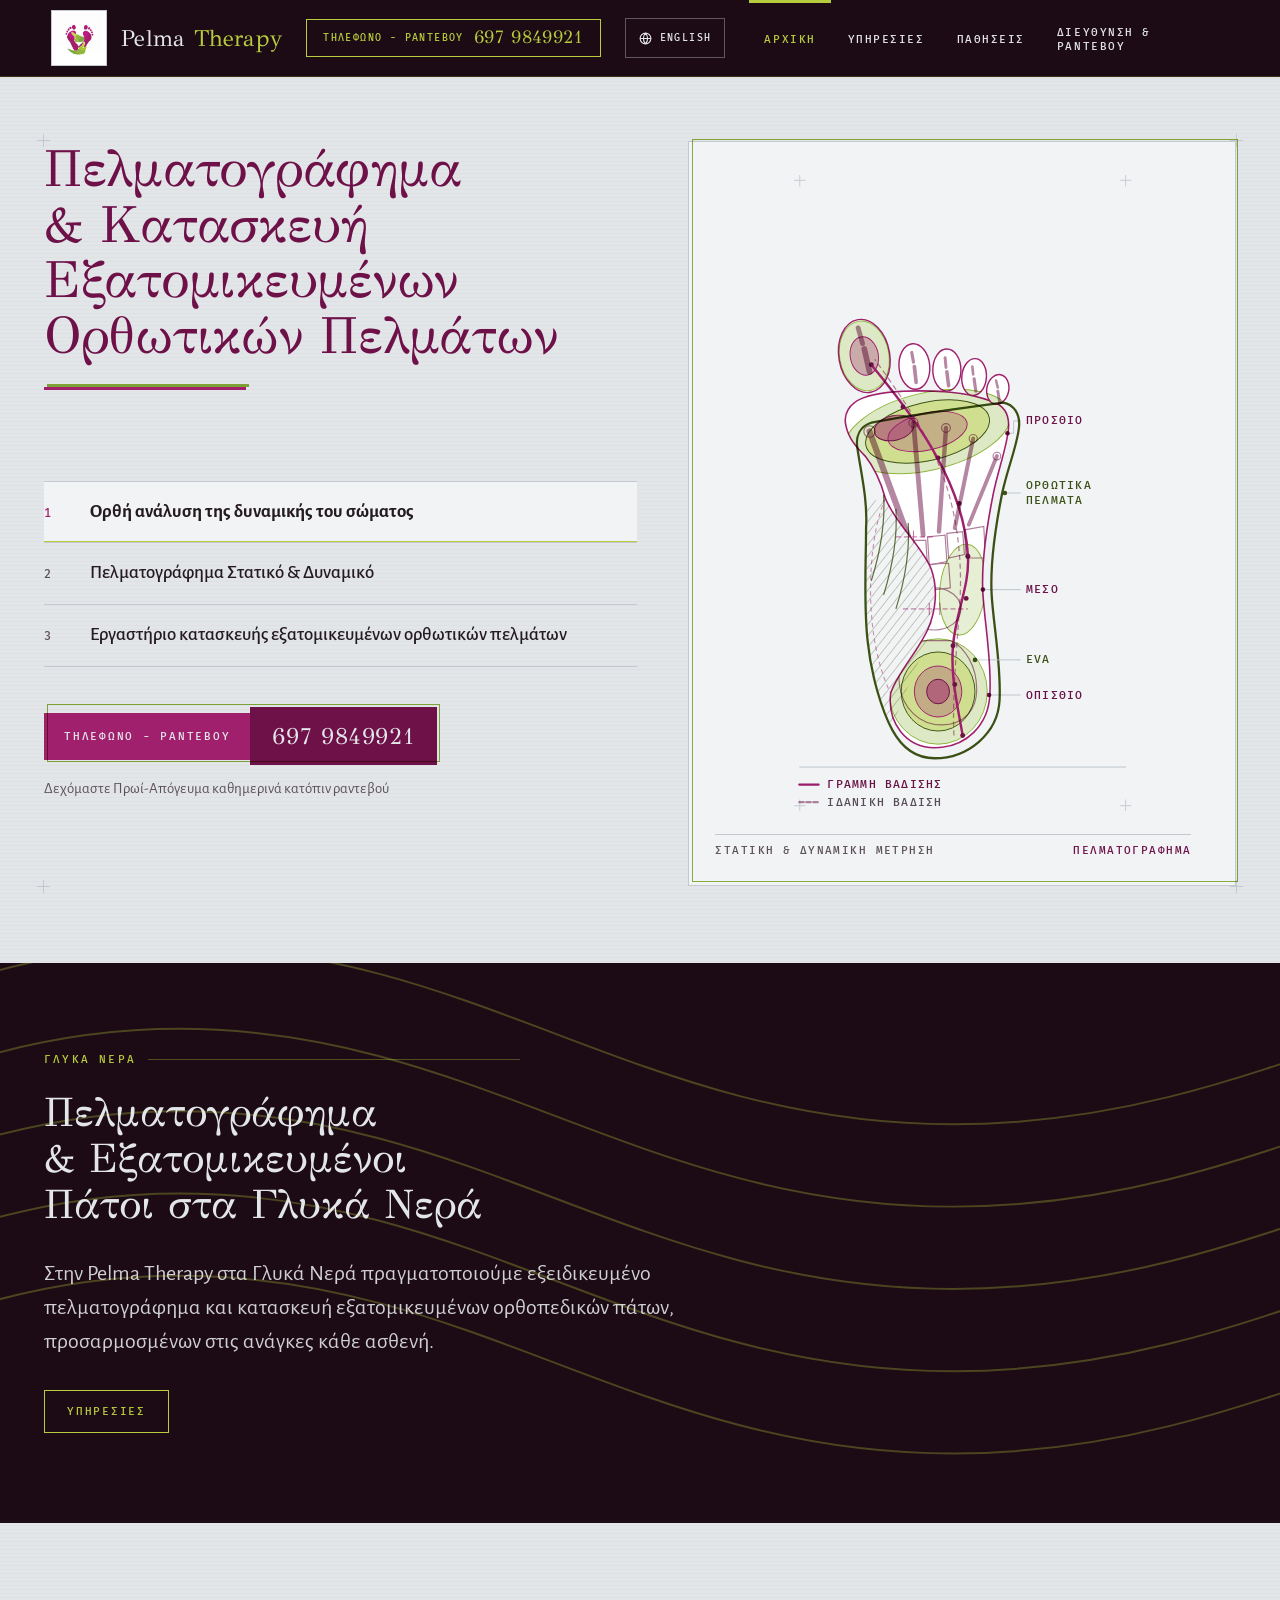
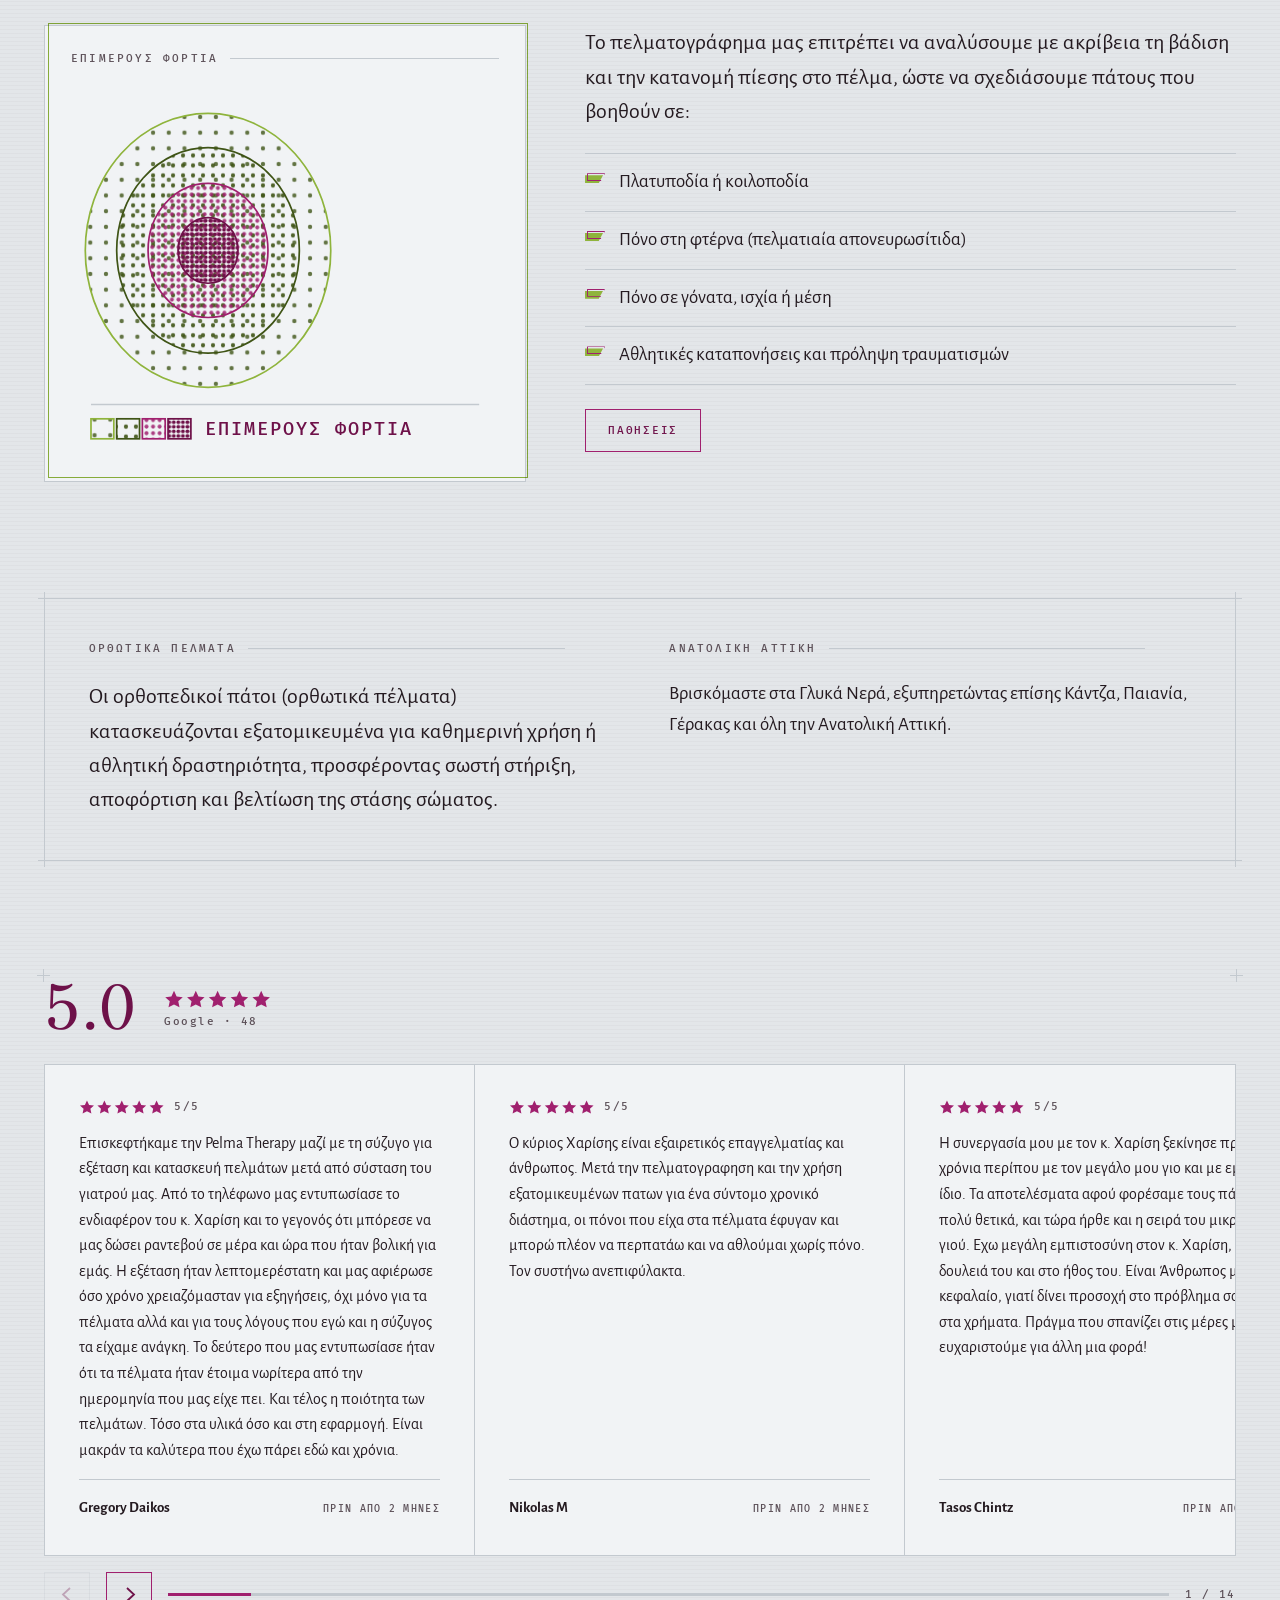
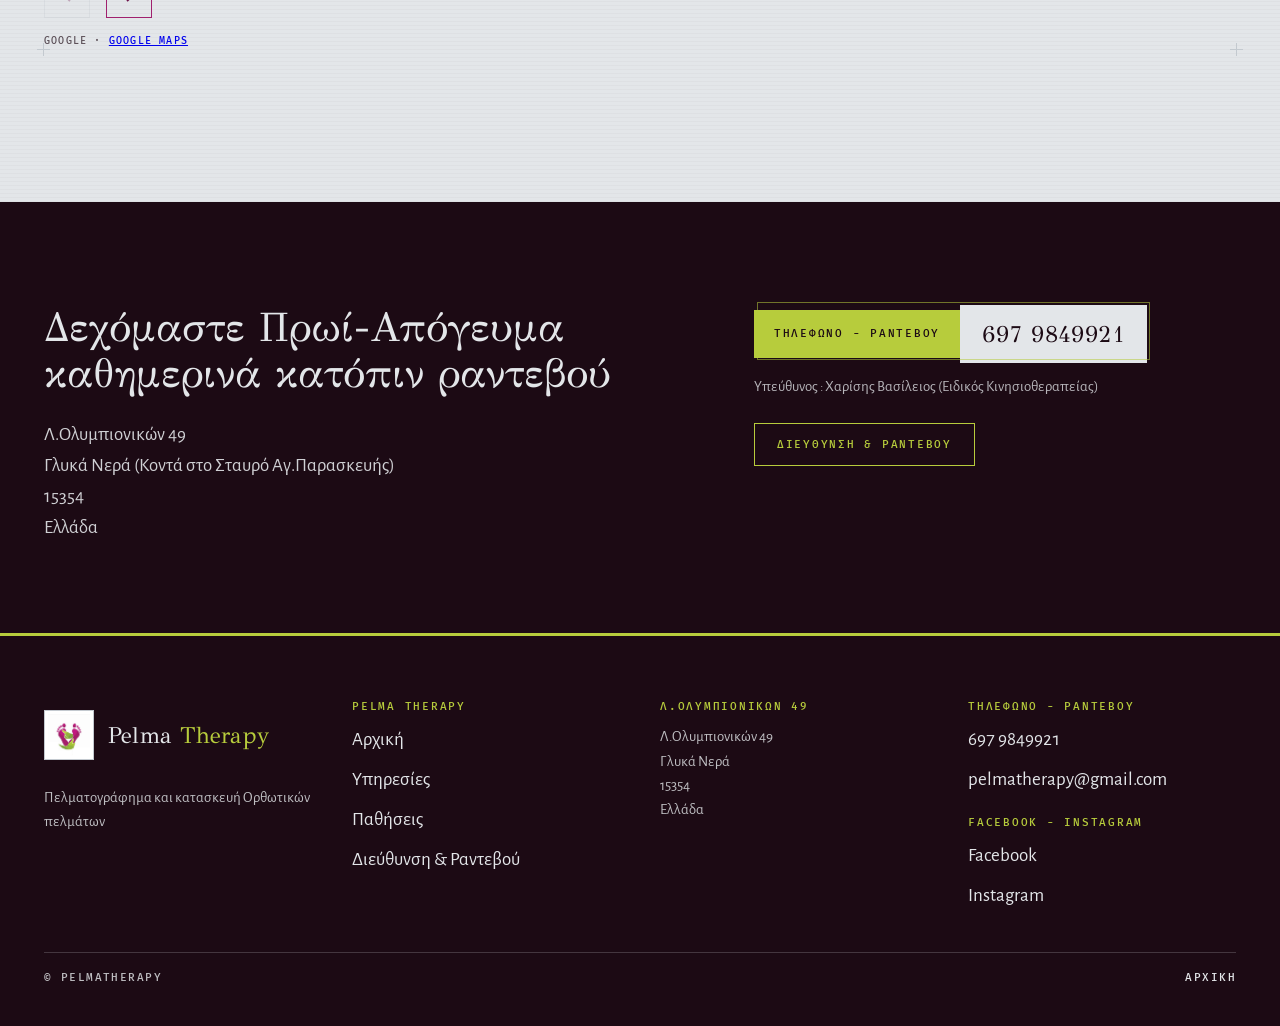
==== commit 38cac032: "Add an English toggle that deliberately excludes the reviews Greek remains the source text; English " ====
--- a/index.html
+++ b/index.html
@@ -50,6 +50,12 @@
       <span class="mast-tel__lbl">Τηλέφωνο - Ραντεβού</span>
       <span class="mast-tel__num">697 9849921</span>
     </a>
+    <button class="langbtn" type="button" data-lang-toggle aria-pressed="false" lang="en">
+      <svg viewBox="0 0 16 16" aria-hidden="true" focusable="false" fill="none" stroke="currentColor" stroke-width="1.4">
+        <circle cx="8" cy="8" r="6.6"/><path d="M1.4 8h13.2M8 1.4c3.4 3.6 3.4 9.6 0 13.2M8 1.4C4.6 5 4.6 11 8 14.6"/>
+      </svg>
+      <span data-lang-label>English</span>
+    </button>
     <button class="burger" type="button" aria-controls="nav" aria-expanded="false">Μενού</button>
     <nav class="nav" id="nav" aria-label="Pelma Therapy">
       <a href="index.html" aria-current="page">Αρχική</a>
@@ -424,7 +430,7 @@
      Empty until the API key + Place ID are configured — deliberately, so
      nothing fabricated can ever appear here. -->
 <!-- REVIEWS:START -->
-<section class="sect" id="reviews">
+<section class="sect" id="reviews" data-no-i18n lang="el">
   <div class="plate">
     <div class="reg" aria-hidden="true"><i></i><i></i><i></i><i></i></div>
       <div class="ratingblock">
@@ -631,6 +637,7 @@
 
 <!-- ===================================================== COOKIE ========= -->
 
+<script src="assets/i18n.js"></script>
 <script src="assets/plate.js"></script>
 </body>
 </html>
--- a/assets/plate.css
+++ b/assets/plate.css
@@ -406,6 +406,23 @@
 @media (max-width: 1100px) { .mast-tel__lbl { display: none; } }
 @media (max-width: 620px) { .mast-tel { padding: 9px 11px; } .mast-tel__num { font-size: 1rem; } }
 
+/* Language toggle. Sits beside the phone in the masthead, drawn as a plate
+   button so it reads as part of the apparatus rather than a widget. */
+.langbtn {
+  appearance: none; cursor: pointer; flex: none;
+  background: none; border: 1px solid rgba(227,230,233,.34);
+  color: var(--plate-stock);
+  padding: 10px 13px; min-height: 40px;
+  display: inline-flex; align-items: center; gap: 8px;
+  font: 500 0.625rem/1 var(--f-label);
+  letter-spacing: .14em; text-transform: uppercase;
+  transition: border-color var(--dur-ui) var(--ease-plate), color var(--dur-ui) var(--ease-plate);
+}
+.langbtn:hover { border-color: var(--lime-bright); color: var(--lime-bright); }
+.langbtn:focus-visible { outline: 2px solid var(--lime-bright); outline-offset: 3px; }
+.langbtn svg { width: 13px; height: 13px; flex: none; }
+@media (max-width: 620px) { .langbtn { padding: 10px; gap: 0; } .langbtn [data-lang-label] { display: none; } }
+
 .burger {
   display: none;
   background: none; border: 1px solid rgba(227,230,233,.34);
